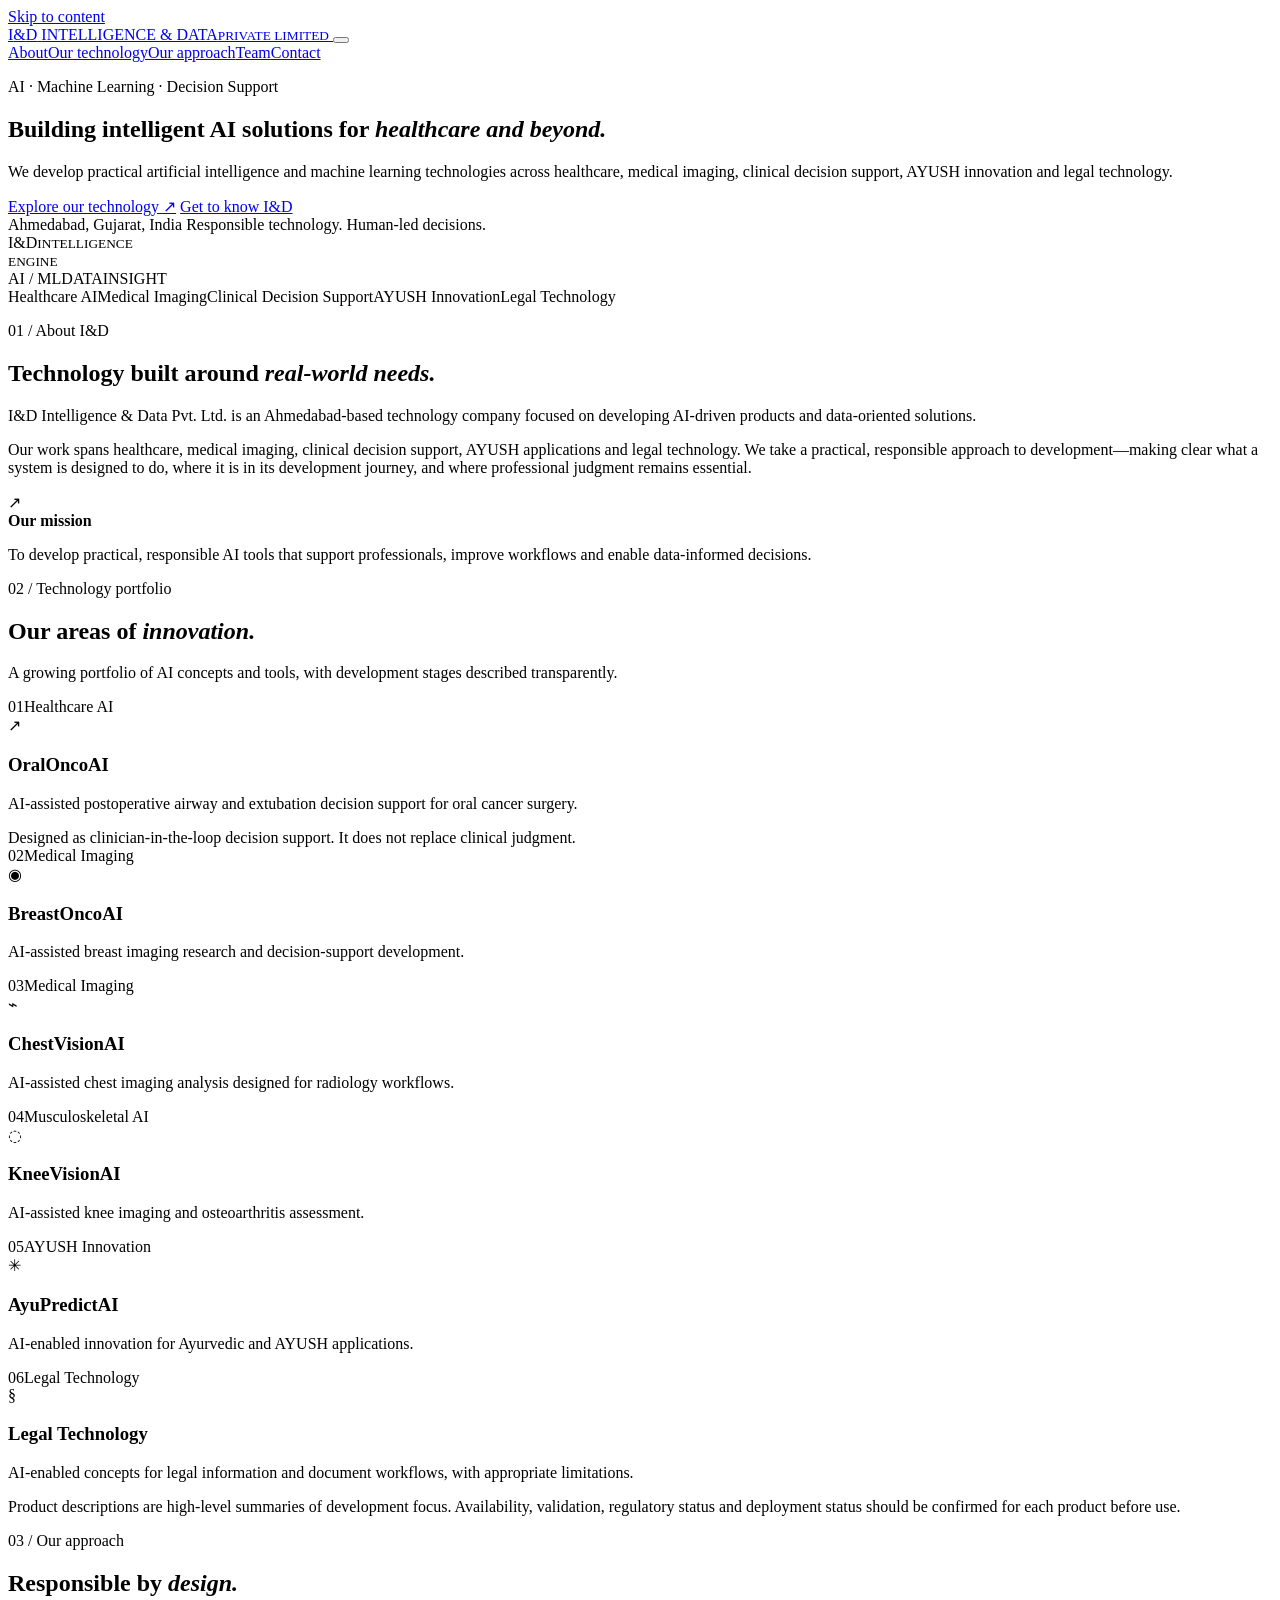
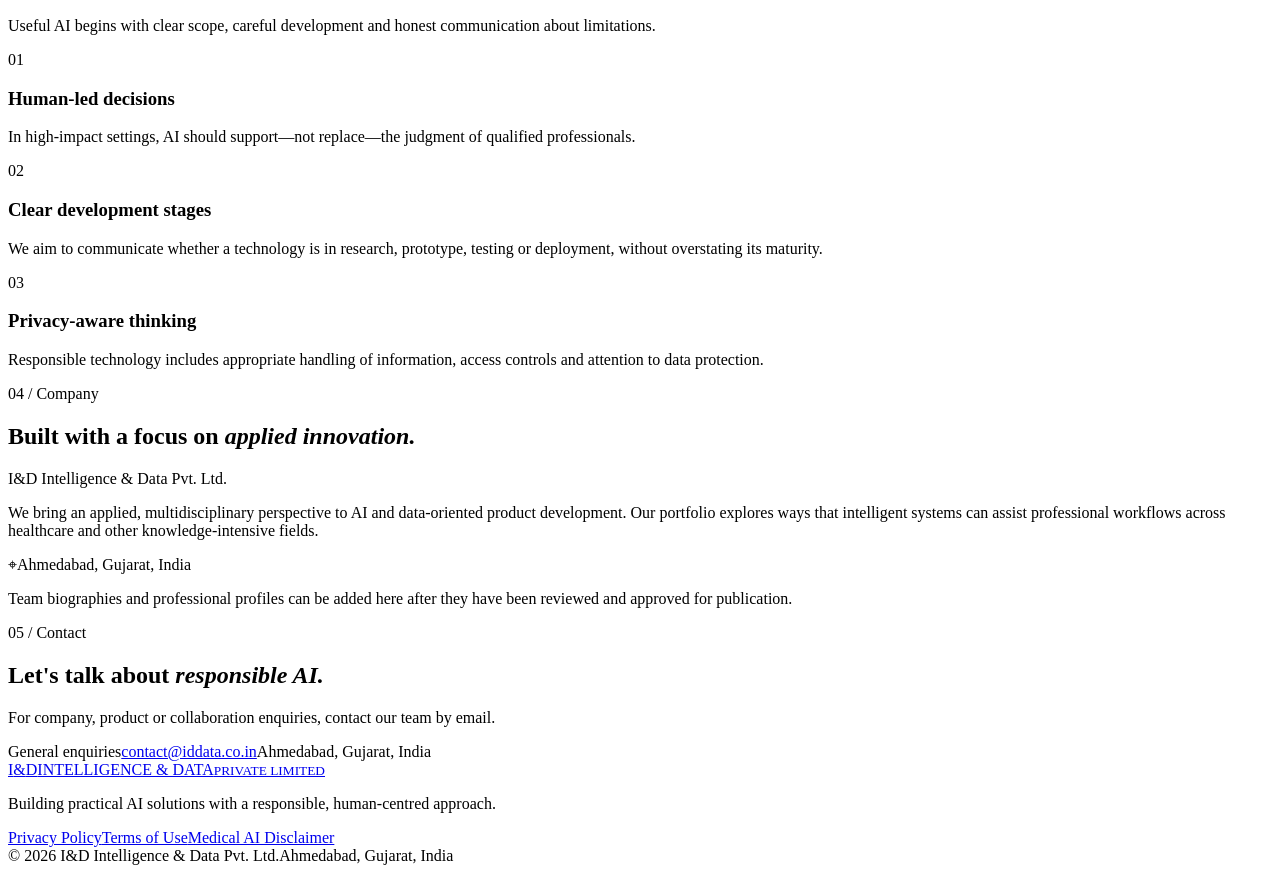
==== index.html @ bf9bee9c "Add company website" ====
<!doctype html>
<html lang="en">
<head>
  <meta charset="utf-8">
  <meta name="viewport" content="width=device-width, initial-scale=1">
  <title>I&D Intelligence & Data Pvt. Ltd. | Responsible AI Solutions</title>
  <meta name="description" content="I&D Intelligence & Data Pvt. Ltd. is an Ahmedabad-based technology company developing AI and machine learning solutions across healthcare, medical imaging, AYUSH innovation and legal technology.">
  <meta name="theme-color" content="#10213b">
  <link rel="canonical" href="https://iddata.co.in/">
  <link rel="icon" href="assets/favicon.svg" type="image/svg+xml">
  <link rel="stylesheet" href="assets/styles.css">
</head>
<body>
  <a class="skip-link" href="#main">Skip to content</a>
  <header class="site-header">
    <div class="container nav-wrap">
      <a class="brand" href="index.html" aria-label="I&D Intelligence & Data home">
        <span class="brand-mark">I<span>&</span>D</span>
        <span class="brand-name">INTELLIGENCE <span>&amp; DATA</span><small>PRIVATE LIMITED</small></span>
      </a>
      <button class="menu-toggle" aria-expanded="false" aria-controls="primary-nav" aria-label="Open navigation"><span></span><span></span><span></span></button>
      <nav id="primary-nav" class="primary-nav" aria-label="Main navigation">
        <a href="#about">About</a><a href="#products">Our technology</a><a href="#approach">Our approach</a><a href="#team">Team</a><a class="nav-cta" href="#contact">Contact</a>
      </nav>
    </div>
  </header>

  <main id="main">
    <section class="hero">
      <div class="hero-grid"></div>
      <div class="container hero-content">
        <p class="eyebrow"><span class="eyebrow-dot"></span> AI · Machine Learning · Decision Support</p>
        <h1>Building intelligent AI solutions for <em>healthcare and beyond.</em></h1>
        <p class="hero-copy">We develop practical artificial intelligence and machine learning technologies across healthcare, medical imaging, clinical decision support, AYUSH innovation and legal technology.</p>
        <div class="hero-actions">
          <a class="button button-primary" href="#products">Explore our technology <span aria-hidden="true">↗</span></a>
          <a class="button button-quiet" href="#about">Get to know I&amp;D</a>
        </div>
        <div class="hero-foot">
          <span class="hero-line"></span>
          <span>Ahmedabad, Gujarat, India</span>
          <span class="hero-foot-note">Responsible technology. Human-led decisions.</span>
        </div>
      </div>
      <div class="hero-art" aria-hidden="true">
        <div class="orbit orbit-one"></div><div class="orbit orbit-two"></div><div class="orbit orbit-three"></div>
        <div class="core"><span>I&amp;D</span><small>INTELLIGENCE<br>ENGINE</small></div>
        <span class="node node-a">AI / ML</span><span class="node node-b">DATA</span><span class="node node-c">INSIGHT</span>
      </div>
    </section>

    <section class="trust-strip" aria-label="Areas of focus">
      <div class="container trust-items"><span>Healthcare AI</span><i></i><span>Medical Imaging</span><i></i><span>Clinical Decision Support</span><i></i><span>AYUSH Innovation</span><i></i><span>Legal Technology</span></div>
    </section>

    <section id="about" class="section section-about">
      <div class="container two-col">
        <div>
          <p class="eyebrow">01 / About I&amp;D</p>
          <h2>Technology built around <em>real-world needs.</em></h2>
        </div>
        <div class="about-copy">
          <p class="lead">I&amp;D Intelligence &amp; Data Pvt. Ltd. is an Ahmedabad-based technology company focused on developing AI-driven products and data-oriented solutions.</p>
          <p>Our work spans healthcare, medical imaging, clinical decision support, AYUSH applications and legal technology. We take a practical, responsible approach to development—making clear what a system is designed to do, where it is in its development journey, and where professional judgment remains essential.</p>
          <div class="mission-card"><span class="mission-icon">↗</span><div><strong>Our mission</strong><p>To develop practical, responsible AI tools that support professionals, improve workflows and enable data-informed decisions.</p></div></div>
        </div>
      </div>
    </section>

    <section id="products" class="section section-products">
      <div class="container">
        <div class="section-heading">
          <div><p class="eyebrow">02 / Technology portfolio</p><h2>Our areas of <em>innovation.</em></h2></div>
          <p class="section-intro">A growing portfolio of AI concepts and tools, with development stages described transparently.</p>
        </div>
        <div class="product-grid">
          <article class="product-card product-featured">
            <div class="product-top"><span class="product-number">01</span><span class="product-type">Healthcare AI</span></div>
            <div class="product-symbol symbol-airway"><span>↗</span><i></i><i></i><i></i></div>
            <h3>OralOncoAI</h3>
            <p>AI-assisted postoperative airway and extubation decision support for oral cancer surgery.</p>
            <div class="product-note">Designed as clinician-in-the-loop decision support. It does not replace clinical judgment.</div>
          </article>
          <article class="product-card">
            <div class="product-top"><span class="product-number">02</span><span class="product-type">Medical Imaging</span></div>
            <div class="product-symbol symbol-breast"><span>◉</span><i></i></div>
            <h3>BreastOncoAI</h3>
            <p>AI-assisted breast imaging research and decision-support development.</p>
          </article>
          <article class="product-card">
            <div class="product-top"><span class="product-number">03</span><span class="product-type">Medical Imaging</span></div>
            <div class="product-symbol symbol-chest"><span>⌁</span><i></i><i></i></div>
            <h3>ChestVisionAI</h3>
            <p>AI-assisted chest imaging analysis designed for radiology workflows.</p>
          </article>
          <article class="product-card">
            <div class="product-top"><span class="product-number">04</span><span class="product-type">Musculoskeletal AI</span></div>
            <div class="product-symbol symbol-knee"><span>◌</span><i></i></div>
            <h3>KneeVisionAI</h3>
            <p>AI-assisted knee imaging and osteoarthritis assessment.</p>
          </article>
          <article class="product-card">
            <div class="product-top"><span class="product-number">05</span><span class="product-type">AYUSH Innovation</span></div>
            <div class="product-symbol symbol-ayu"><span>✳</span><i></i></div>
            <h3>AyuPredictAI</h3>
            <p>AI-enabled innovation for Ayurvedic and AYUSH applications.</p>
          </article>
          <article class="product-card">
            <div class="product-top"><span class="product-number">06</span><span class="product-type">Legal Technology</span></div>
            <div class="product-symbol symbol-legal"><span>§</span><i></i></div>
            <h3>Legal Technology</h3>
            <p>AI-enabled concepts for legal information and document workflows, with appropriate limitations.</p>
          </article>
        </div>
        <p class="portfolio-disclaimer">Product descriptions are high-level summaries of development focus. Availability, validation, regulatory status and deployment status should be confirmed for each product before use.</p>
      </div>
    </section>

    <section id="approach" class="section section-approach">
      <div class="container">
        <p class="eyebrow">03 / Our approach</p>
        <div class="approach-head"><h2>Responsible by <em>design.</em></h2><p>Useful AI begins with clear scope, careful development and honest communication about limitations.</p></div>
        <div class="principles">
          <article><span class="principle-no">01</span><div><h3>Human-led decisions</h3><p>In high-impact settings, AI should support—not replace—the judgment of qualified professionals.</p></div></article>
          <article><span class="principle-no">02</span><div><h3>Clear development stages</h3><p>We aim to communicate whether a technology is in research, prototype, testing or deployment, without overstating its maturity.</p></div></article>
          <article><span class="principle-no">03</span><div><h3>Privacy-aware thinking</h3><p>Responsible technology includes appropriate handling of information, access controls and attention to data protection.</p></div></article>
        </div>
      </div>
    </section>

    <section id="team" class="section section-team">
      <div class="container team-layout">
        <div><p class="eyebrow">04 / Company</p><h2>Built with a focus on <em>applied innovation.</em></h2></div>
        <div><p class="lead">I&amp;D Intelligence &amp; Data Pvt. Ltd.</p><p>We bring an applied, multidisciplinary perspective to AI and data-oriented product development. Our portfolio explores ways that intelligent systems can assist professional workflows across healthcare and other knowledge-intensive fields.</p><div class="location-line"><span class="location-pin">⌖</span><span>Ahmedabad, Gujarat, India</span></div><p class="small-note">Team biographies and professional profiles can be added here after they have been reviewed and approved for publication.</p></div>
      </div>
    </section>

    <section id="contact" class="contact-section">
      <div class="container contact-panel">
        <div><p class="eyebrow">05 / Contact</p><h2>Let's talk about <em>responsible AI.</em></h2><p>For company, product or collaboration enquiries, contact our team by email.</p></div>
        <div class="contact-detail"><span class="contact-label">General enquiries</span><a id="contact-email" href="mailto:contact@iddata.co.in">contact@iddata.co.in</a><span class="contact-location">Ahmedabad, Gujarat, India</span></div>
      </div>
    </section>
  </main>

  <footer class="site-footer">
    <div class="container footer-main"><a class="brand brand-footer" href="index.html"><span class="brand-mark">I<span>&amp;</span>D</span><span class="brand-name">INTELLIGENCE <span>&amp; DATA</span><small>PRIVATE LIMITED</small></span></a><p>Building practical AI solutions with a responsible, human-centred approach.</p><nav aria-label="Legal"><a href="privacy.html">Privacy Policy</a><a href="terms.html">Terms of Use</a><a href="medical-ai-disclaimer.html">Medical AI Disclaimer</a></nav></div>
    <div class="container footer-bottom"><span>© <span id="year">2026</span> I&amp;D Intelligence &amp; Data Pvt. Ltd.</span><span>Ahmedabad, Gujarat, India</span></div>
  </footer>
  <script src="assets/site.js"></script>
</body>
</html>
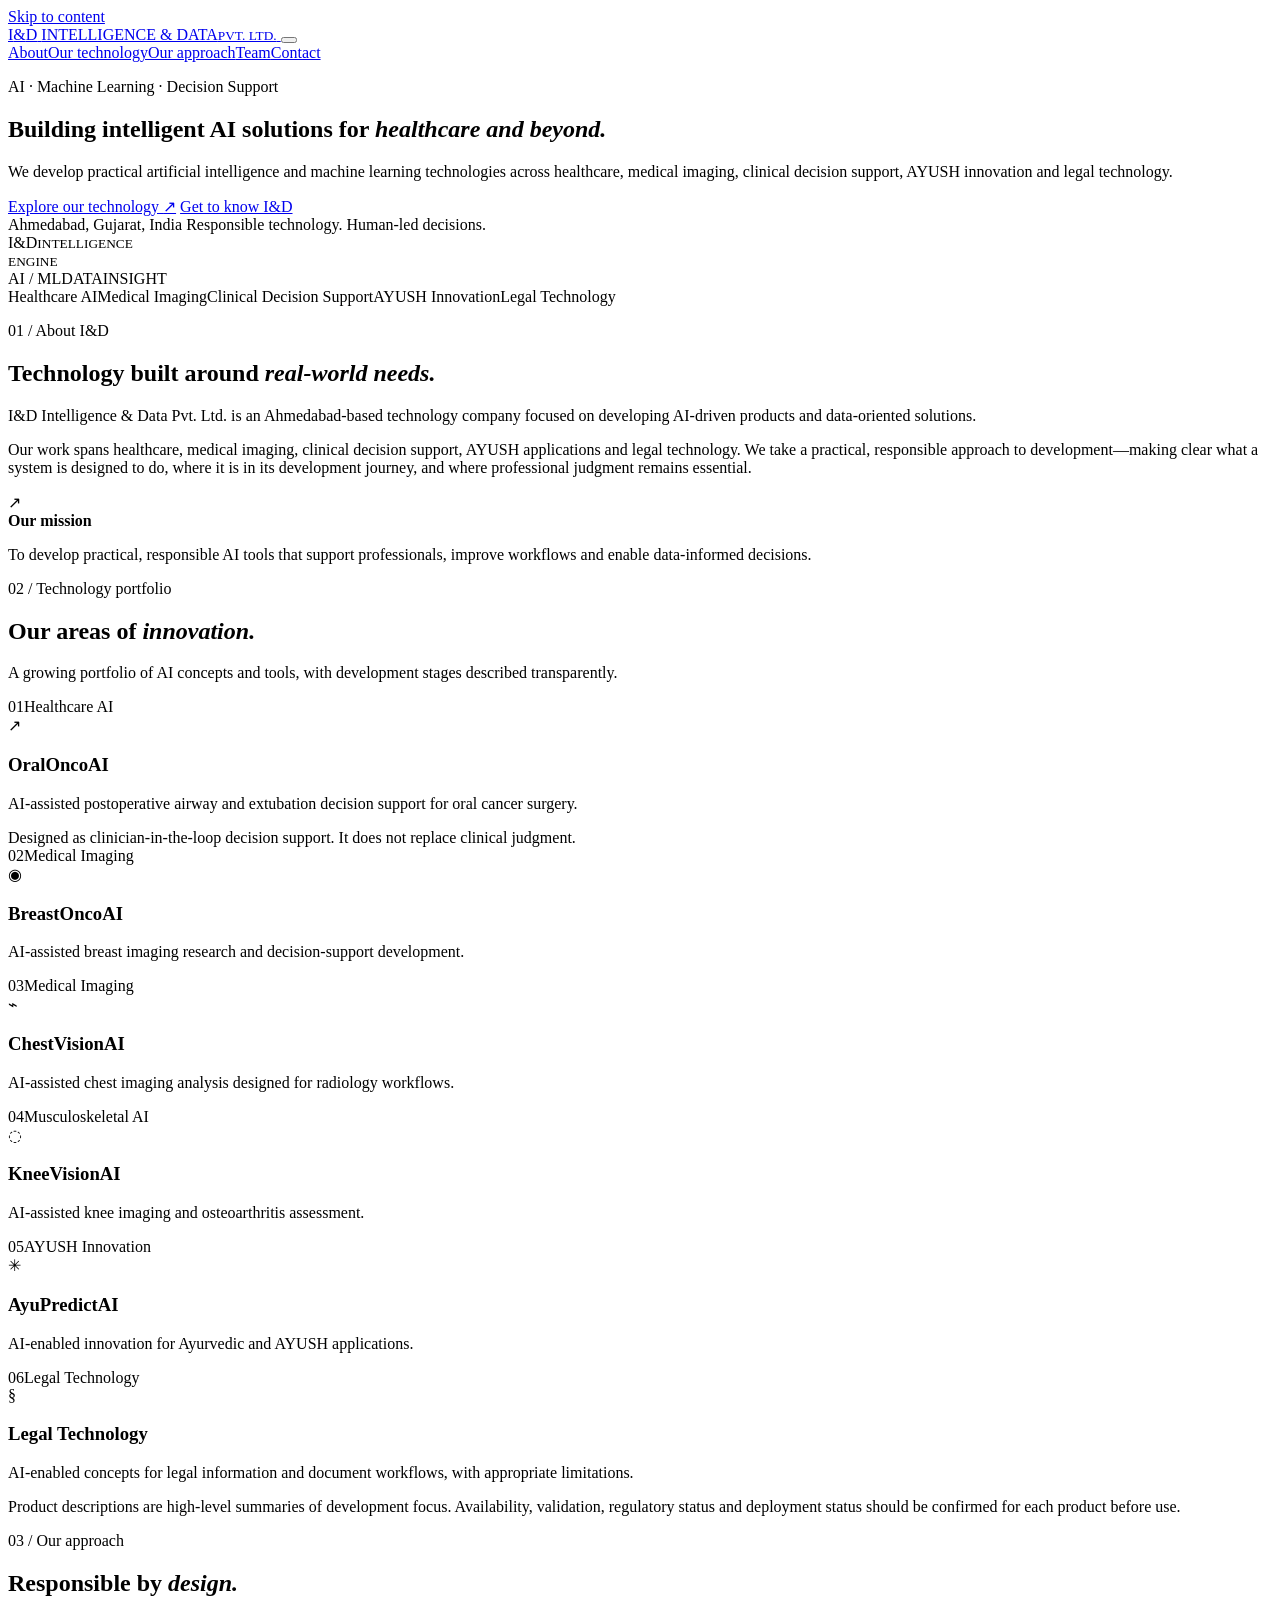
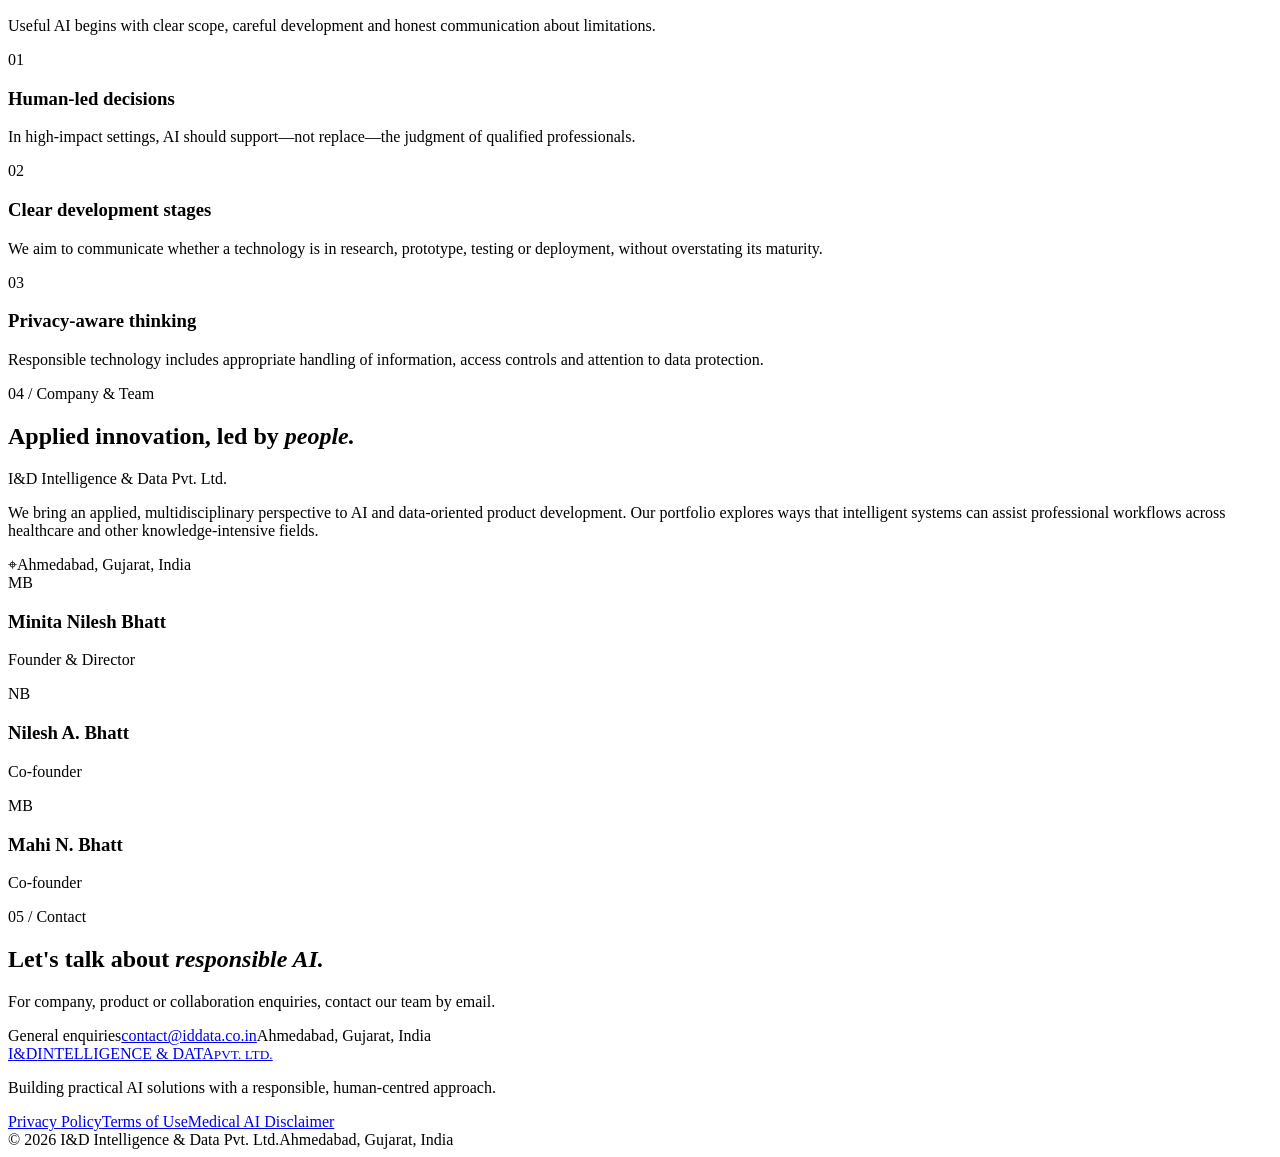
==== commit b3dbe76d: "iddata.co.in website" ====
--- a/index.html
+++ b/index.html
@@ -16,7 +16,7 @@
     <div class="container nav-wrap">
       <a class="brand" href="index.html" aria-label="I&D Intelligence & Data home">
         <span class="brand-mark">I<span>&</span>D</span>
-        <span class="brand-name">INTELLIGENCE <span>&amp; DATA</span><small>PRIVATE LIMITED</small></span>
+        <span class="brand-name">INTELLIGENCE <span>&amp; DATA</span><small>PVT. LTD.</small></span>
       </a>
       <button class="menu-toggle" aria-expanded="false" aria-controls="primary-nav" aria-label="Open navigation"><span></span><span></span><span></span></button>
       <nav id="primary-nav" class="primary-nav" aria-label="Main navigation">
@@ -129,9 +129,16 @@
     </section>
 
     <section id="team" class="section section-team">
-      <div class="container team-layout">
-        <div><p class="eyebrow">04 / Company</p><h2>Built with a focus on <em>applied innovation.</em></h2></div>
-        <div><p class="lead">I&amp;D Intelligence &amp; Data Pvt. Ltd.</p><p>We bring an applied, multidisciplinary perspective to AI and data-oriented product development. Our portfolio explores ways that intelligent systems can assist professional workflows across healthcare and other knowledge-intensive fields.</p><div class="location-line"><span class="location-pin">⌖</span><span>Ahmedabad, Gujarat, India</span></div><p class="small-note">Team biographies and professional profiles can be added here after they have been reviewed and approved for publication.</p></div>
+      <div class="container">
+        <div class="team-layout">
+          <div><p class="eyebrow">04 / Company &amp; Team</p><h2>Applied innovation, led by <em>people.</em></h2></div>
+          <div><p class="lead">I&amp;D Intelligence &amp; Data Pvt. Ltd.</p><p>We bring an applied, multidisciplinary perspective to AI and data-oriented product development. Our portfolio explores ways that intelligent systems can assist professional workflows across healthcare and other knowledge-intensive fields.</p><div class="location-line"><span class="location-pin">⌖</span><span>Ahmedabad, Gujarat, India</span></div></div>
+        </div>
+        <div class="team-cards" aria-label="Company leadership">
+          <article class="team-card"><span class="team-initials">MB</span><h3>Minita Nilesh Bhatt</h3><p class="team-role">Founder &amp; Director</p></article>
+          <article class="team-card"><span class="team-initials">NB</span><h3>Nilesh A. Bhatt</h3><p class="team-role">Co-founder</p></article>
+          <article class="team-card"><span class="team-initials">MB</span><h3>Mahi N. Bhatt</h3><p class="team-role">Co-founder</p></article>
+        </div>
       </div>
     </section>
 
@@ -144,7 +151,7 @@
   </main>
 
   <footer class="site-footer">
-    <div class="container footer-main"><a class="brand brand-footer" href="index.html"><span class="brand-mark">I<span>&amp;</span>D</span><span class="brand-name">INTELLIGENCE <span>&amp; DATA</span><small>PRIVATE LIMITED</small></span></a><p>Building practical AI solutions with a responsible, human-centred approach.</p><nav aria-label="Legal"><a href="privacy.html">Privacy Policy</a><a href="terms.html">Terms of Use</a><a href="medical-ai-disclaimer.html">Medical AI Disclaimer</a></nav></div>
+    <div class="container footer-main"><a class="brand brand-footer" href="index.html"><span class="brand-mark">I<span>&amp;</span>D</span><span class="brand-name">INTELLIGENCE <span>&amp; DATA</span><small>PVT. LTD.</small></span></a><p>Building practical AI solutions with a responsible, human-centred approach.</p><nav aria-label="Legal"><a href="privacy.html">Privacy Policy</a><a href="terms.html">Terms of Use</a><a href="medical-ai-disclaimer.html">Medical AI Disclaimer</a></nav></div>
     <div class="container footer-bottom"><span>© <span id="year">2026</span> I&amp;D Intelligence &amp; Data Pvt. Ltd.</span><span>Ahmedabad, Gujarat, India</span></div>
   </footer>
   <script src="assets/site.js"></script>
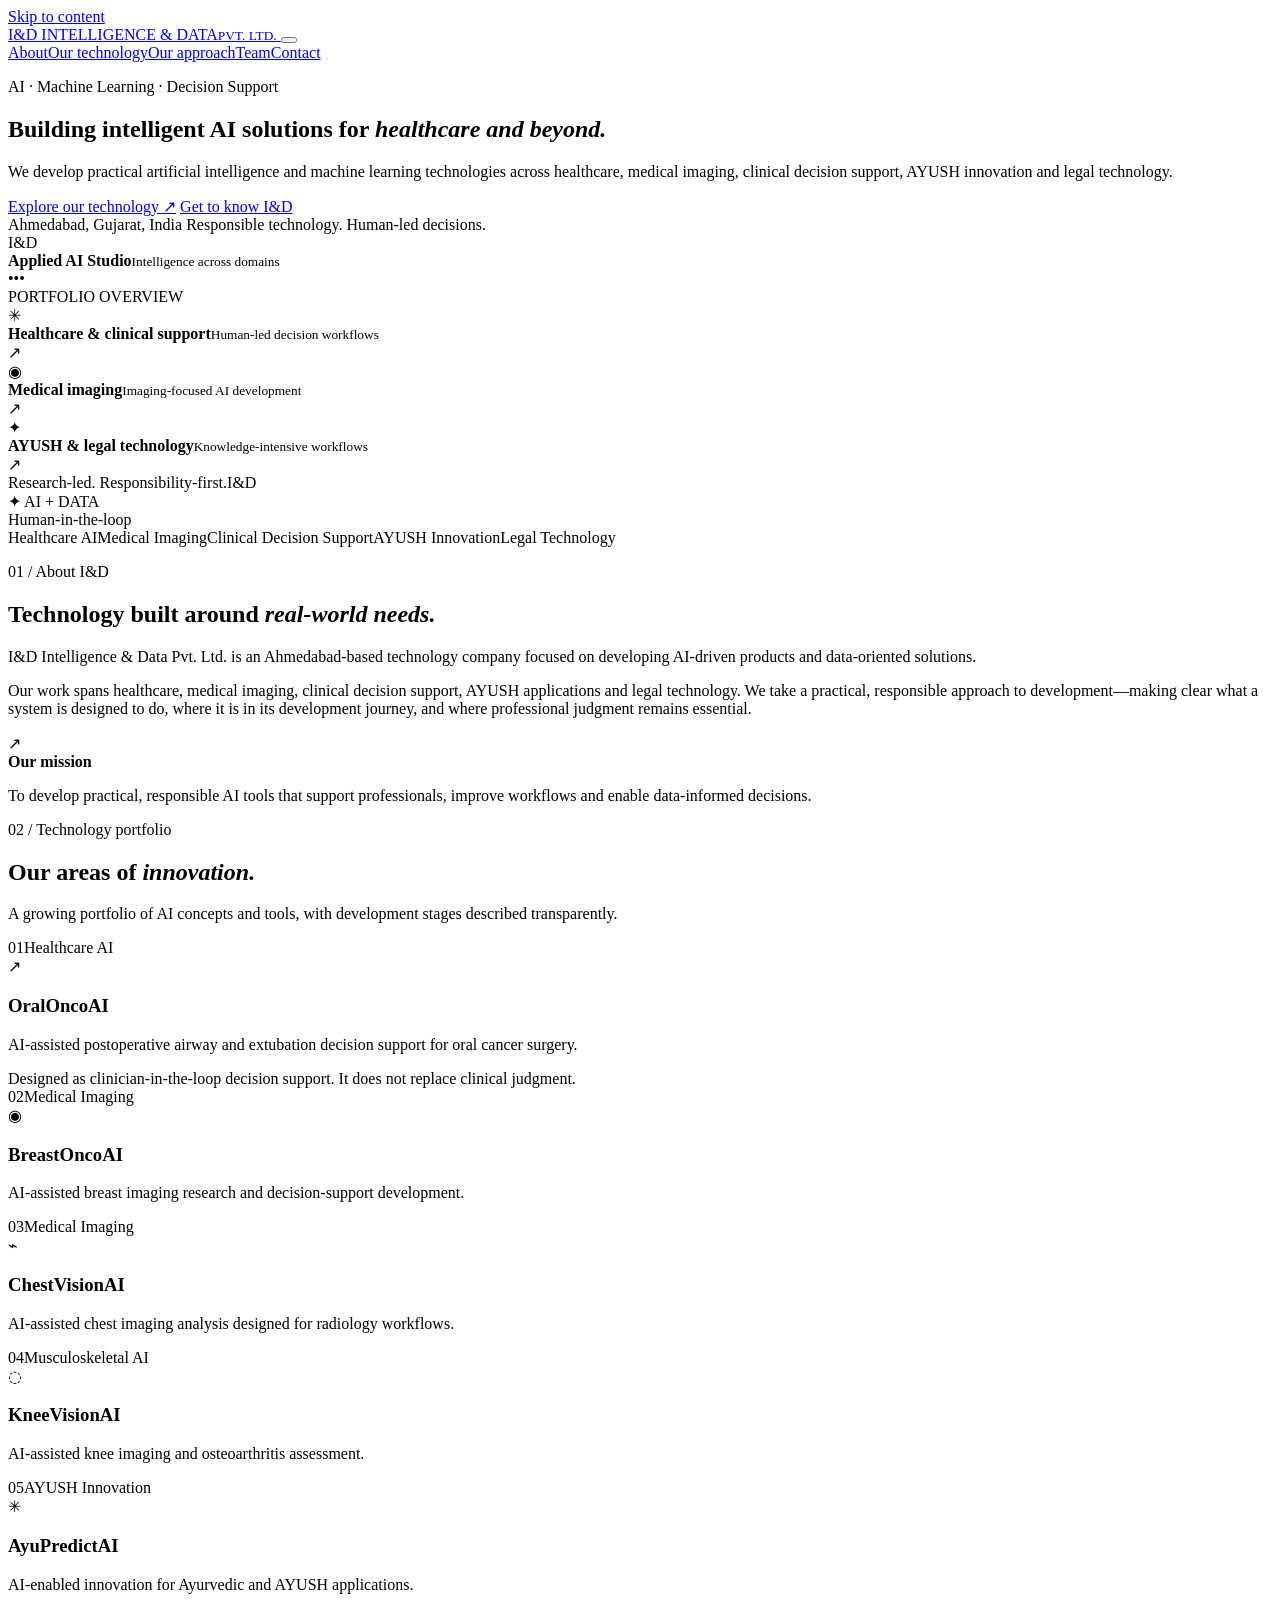
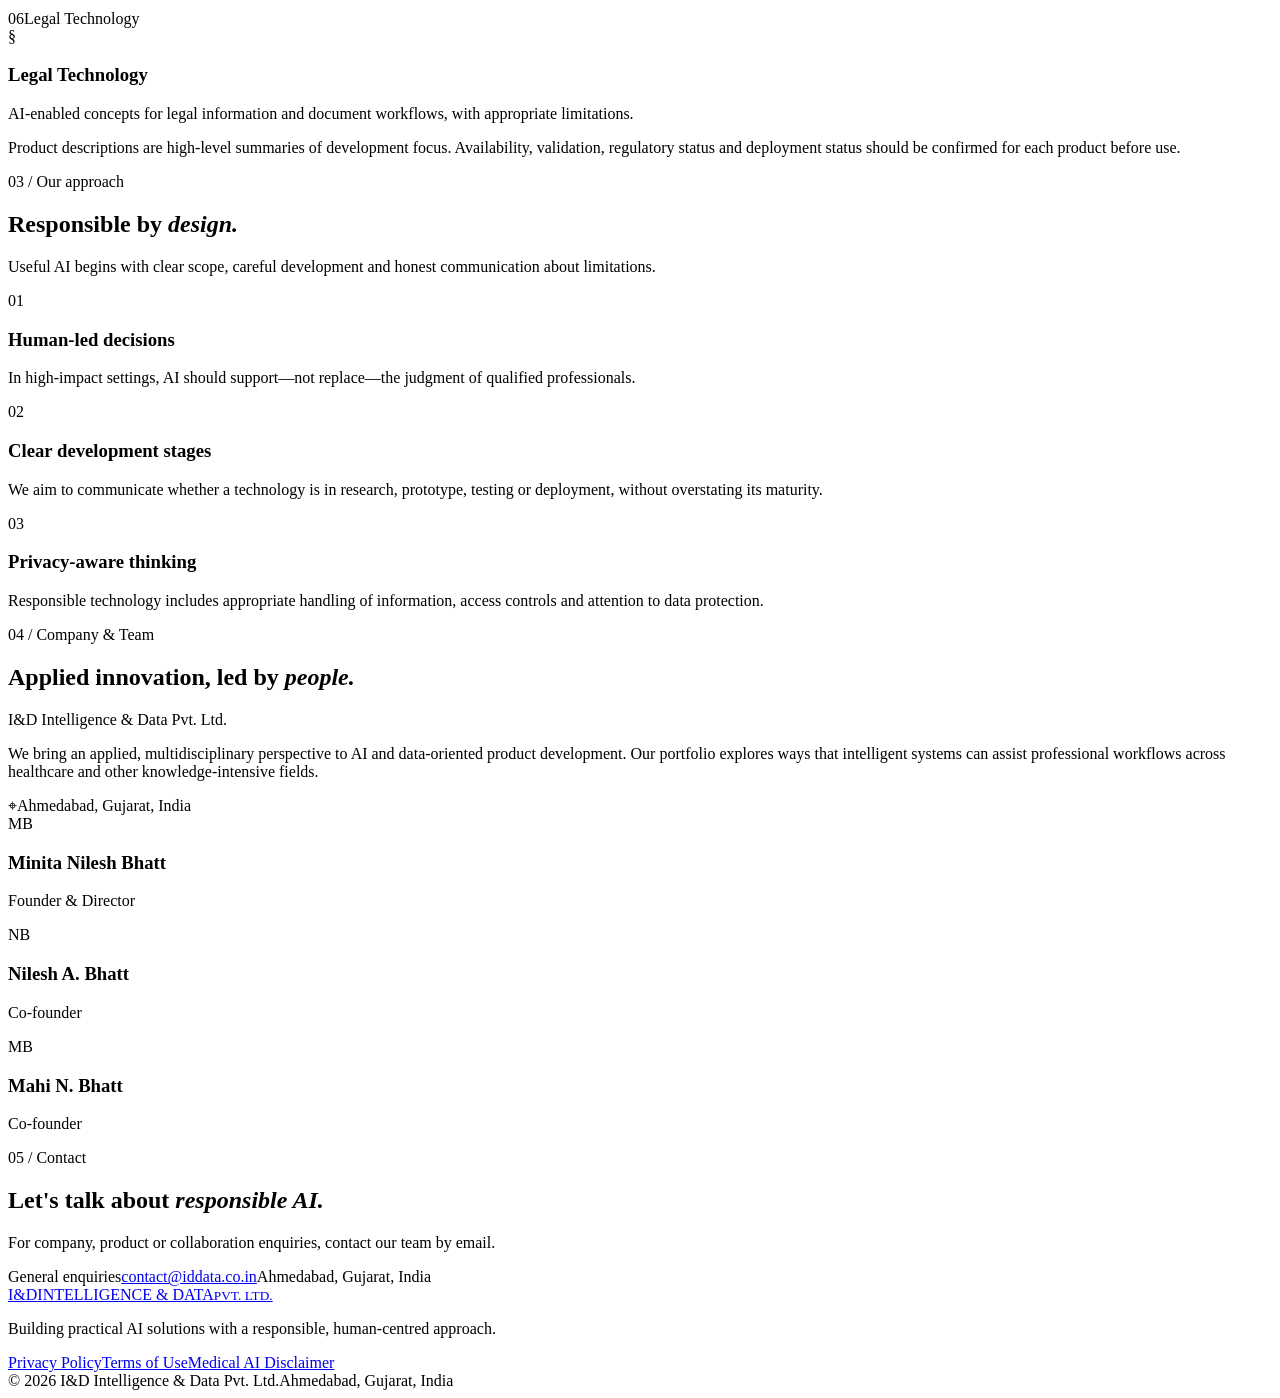
==== commit 4d147476: "Add files via upload" ====
--- a/index.html
+++ b/index.html
@@ -6,6 +6,10 @@
   <title>I&D Intelligence & Data Pvt. Ltd. | Responsible AI Solutions</title>
   <meta name="description" content="I&D Intelligence & Data Pvt. Ltd. is an Ahmedabad-based technology company developing AI and machine learning solutions across healthcare, medical imaging, AYUSH innovation and legal technology.">
   <meta name="theme-color" content="#10213b">
+  <meta property="og:title" content="I&amp;D Intelligence &amp; Data Pvt. Ltd. | Applied AI Solutions">
+  <meta property="og:description" content="Exploring responsible AI across healthcare, medical imaging, AYUSH innovation and legal technology.">
+  <meta property="og:type" content="website">
+  <meta property="og:url" content="https://iddata.co.in/">
   <link rel="canonical" href="https://iddata.co.in/">
   <link rel="icon" href="assets/favicon.svg" type="image/svg+xml">
   <link rel="stylesheet" href="assets/styles.css">
@@ -43,9 +47,18 @@
         </div>
       </div>
       <div class="hero-art" aria-hidden="true">
-        <div class="orbit orbit-one"></div><div class="orbit orbit-two"></div><div class="orbit orbit-three"></div>
-        <div class="core"><span>I&amp;D</span><small>INTELLIGENCE<br>ENGINE</small></div>
-        <span class="node node-a">AI / ML</span><span class="node node-b">DATA</span><span class="node node-c">INSIGHT</span>
+        <div class="visual-glow"></div>
+        <div class="visual-orbit visual-orbit-a"></div><div class="visual-orbit visual-orbit-b"></div>
+        <div class="visual-panel">
+          <div class="visual-panel-head"><span class="visual-brand-mark">I&amp;D</span><div><strong>Applied AI Studio</strong><small>Intelligence across domains</small></div><span class="visual-menu">•••</span></div>
+          <div class="visual-panel-label">PORTFOLIO OVERVIEW</div>
+          <div class="visual-feature visual-feature-primary"><span class="visual-icon icon-clinical">✳</span><div><strong>Healthcare &amp; clinical support</strong><small>Human-led decision workflows</small></div><span class="visual-arrow">↗</span></div>
+          <div class="visual-feature"><span class="visual-icon icon-imaging">◉</span><div><strong>Medical imaging</strong><small>Imaging-focused AI development</small></div><span class="visual-arrow">↗</span></div>
+          <div class="visual-feature"><span class="visual-icon icon-ayu">✦</span><div><strong>AYUSH &amp; legal technology</strong><small>Knowledge-intensive workflows</small></div><span class="visual-arrow">↗</span></div>
+          <div class="visual-panel-foot"><span class="status-dot"></span> Research-led. Responsibility-first.<span class="visual-foot-mark">I&amp;D</span></div>
+        </div>
+        <div class="floating-chip chip-top"><span class="chip-spark">✦</span> AI + DATA</div>
+        <div class="floating-chip chip-bottom"><span class="chip-dot"></span> Human-in-the-loop</div>
       </div>
     </section>
 
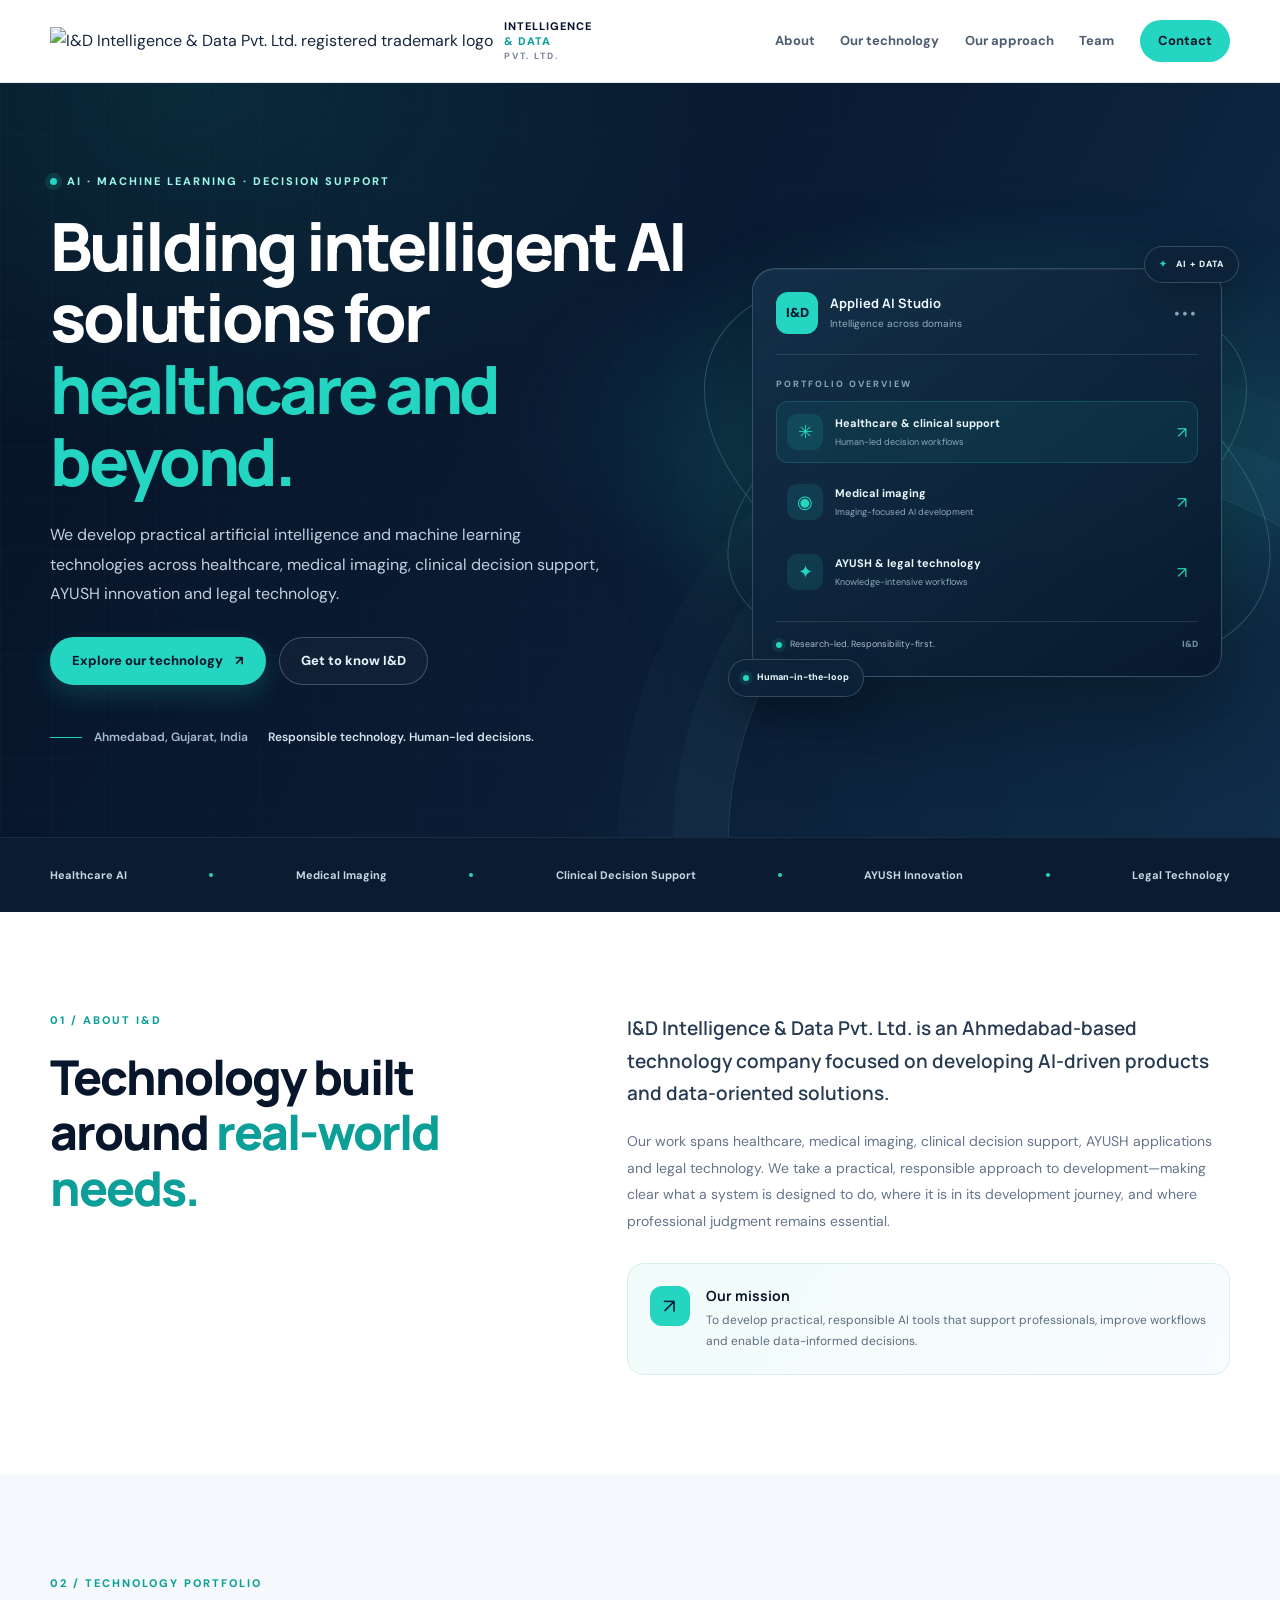
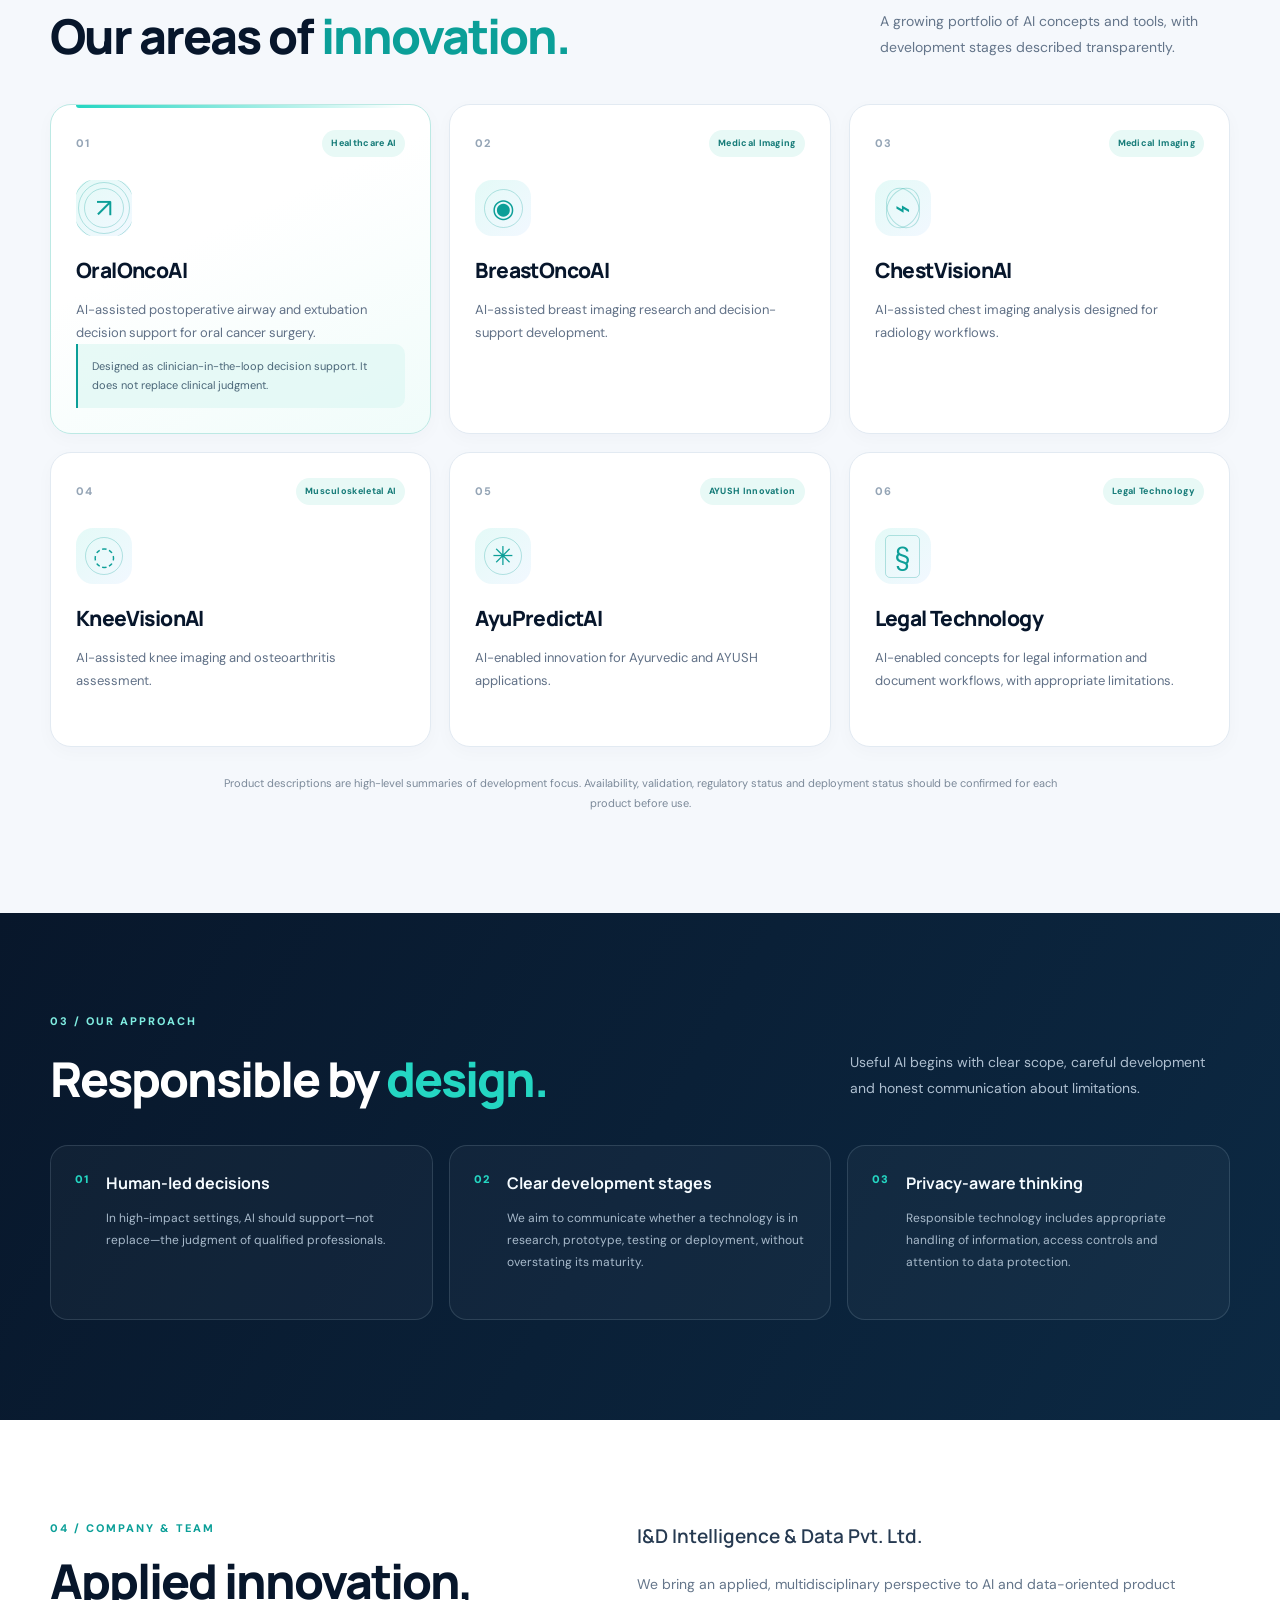
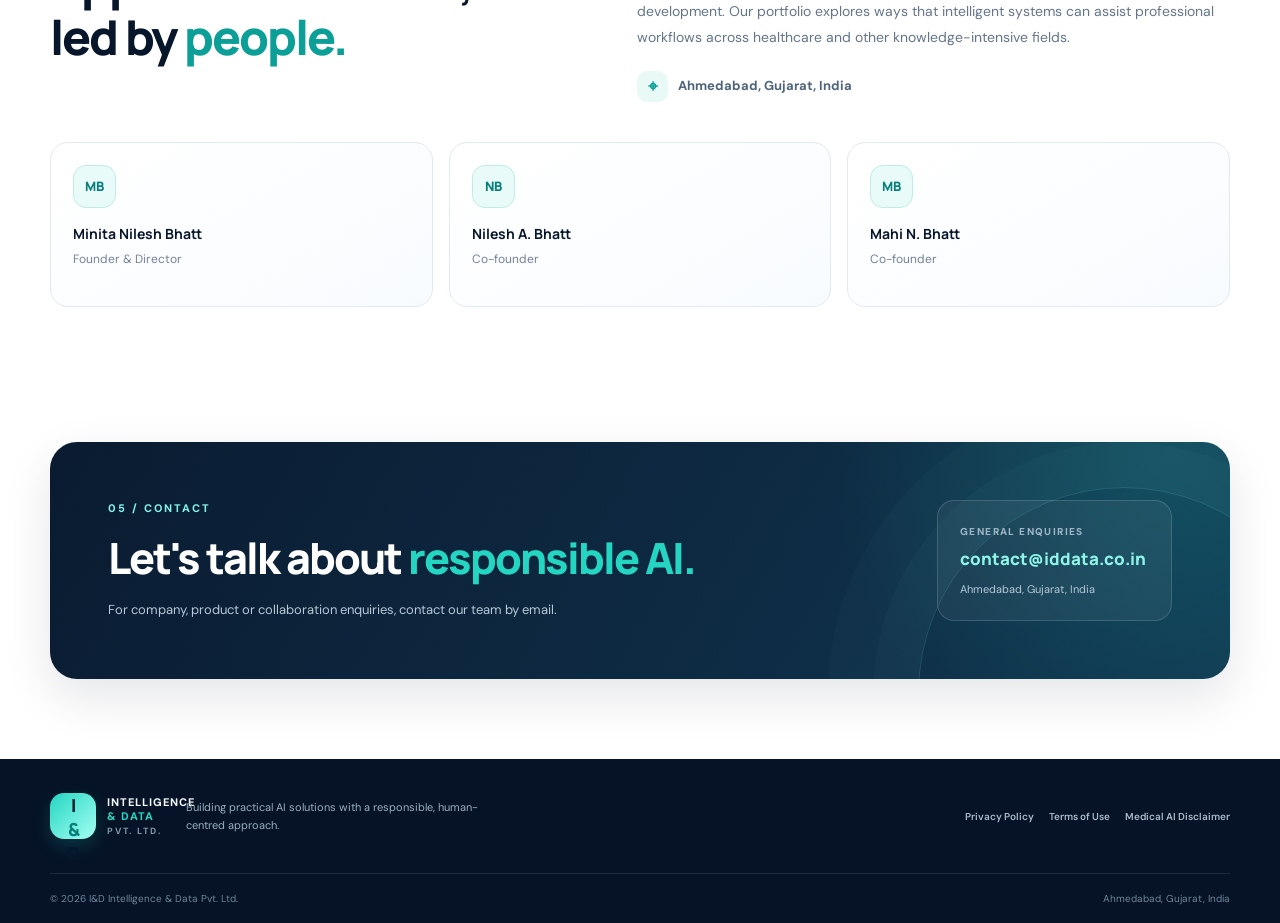
==== commit bea03fae: "Update index.html" ====
--- a/index.html
+++ b/index.html
@@ -19,7 +19,8 @@
   <header class="site-header">
     <div class="container nav-wrap">
       <a class="brand" href="index.html" aria-label="I&D Intelligence & Data home">
-        <span class="brand-mark">I<span>&</span>D</span>
+        <img class="company-logo" src="assets/id-data-company-logo.jpg" alt="I&D Intelligence & Data Pvt. Ltd. registered trademark logo">
+
         <span class="brand-name">INTELLIGENCE <span>&amp; DATA</span><small>PVT. LTD.</small></span>
       </a>
       <button class="menu-toggle" aria-expanded="false" aria-controls="primary-nav" aria-label="Open navigation"><span></span><span></span><span></span></button>
--- a/assets/styles.css
+++ b/assets/styles.css
@@ -0,0 +1,21 @@
+/* I&D Intelligence & Data Pvt. Ltd. — Option A: Premium AI Technology
+   Replace the contents of assets/styles.css with this file. */
+@import url('https://fonts.googleapis.com/css2?family=DM+Sans:wght@400;500;600;700&family=Manrope:wght@400;500;600;700;800&display=swap');
+
+:root{color-scheme:light;--navy:#07162b;--navy2:#102b46;--teal:#24d6c2;--teal-dark:#0b9f98;--ink:#15273d;--muted:#64758a;--line:#e1e9f1;--paper:#f5f8fc;--white:#fff;--container:1180px;--shadow:0 18px 50px rgba(7,22,43,.11)}
+*{box-sizing:border-box}html{scroll-behavior:smooth;scroll-padding-top:90px}body{margin:0;color:var(--ink);background:#fff;font:16px/1.7 "DM Sans",Arial,sans-serif;-webkit-font-smoothing:antialiased}a{color:inherit;text-decoration:none}button{font:inherit}::selection{background:#a5fff3;color:var(--navy)}.container{width:min(var(--container),calc(100% - 48px));margin-inline:auto}h1,h2,h3{font-family:Manrope,"DM Sans",sans-serif}h1,h2,h3,p{margin-top:0}
+.skip-link{position:fixed;z-index:9999;top:10px;left:10px;transform:translateY(-160%);padding:10px 16px;border-radius:9px;color:var(--navy);background:var(--teal);font-weight:800}.skip-link:focus{transform:translateY(0)}
+.site-header{position:sticky;top:0;z-index:1000;background:rgba(255,255,255,.94);border-bottom:1px solid var(--line);backdrop-filter:blur(16px)}.nav-wrap{min-height:82px;display:flex;align-items:center;justify-content:space-between;gap:24px}.brand{display:inline-flex;align-items:center;gap:11px}.brand-mark{display:grid;place-items:center;flex:0 0 46px;height:46px;border-radius:14px;color:var(--navy);background:linear-gradient(135deg,var(--teal),#a5fff3);font:800 18px Manrope,sans-serif;letter-spacing:-1px;box-shadow:0 7px 18px #24d6c22e}.brand-mark span{color:#087d7a}.brand-name{display:flex;flex-direction:column;color:var(--navy);font-size:11px;line-height:1.3;font-weight:800;letter-spacing:1px}.brand-name>span{color:var(--teal-dark)}.brand-name small{margin-top:3px;color:#78879a;font-size:9px;letter-spacing:2px}.primary-nav{display:flex;align-items:center;gap:clamp(14px,2vw,28px)}.primary-nav a{color:#4d5d70;font-size:13px;font-weight:700;transition:.2s}.primary-nav a:hover{color:var(--teal-dark)}.primary-nav .nav-cta{padding:10px 18px;border-radius:99px;color:var(--navy);background:var(--teal)}.primary-nav .nav-cta:hover{color:var(--navy);background:#78f0e3}.menu-toggle{display:none}
+.hero{position:relative;isolation:isolate;overflow:hidden;min-height:620px;display:flex;align-items:center;color:#fff;background:radial-gradient(ellipse at 78% 45%,#1887973d,transparent 36%),radial-gradient(ellipse at 15% 0%,#24d6c21c,transparent 35%),linear-gradient(118deg,#061326,#0a1c34 54%,#102d49)}.hero:before{position:absolute;z-index:-1;inset:0;content:"";opacity:.22;background-image:linear-gradient(#90cde01c 1px,transparent 1px),linear-gradient(90deg,#90cde01c 1px,transparent 1px);background-size:52px 52px;mask-image:linear-gradient(90deg,#000,transparent 95%)}.hero:after{position:absolute;z-index:-1;right:-180px;bottom:-370px;width:730px;height:730px;content:"";border:1px solid #8cf3e724;border-radius:50%;box-shadow:0 0 0 55px #8cf3e708,0 0 0 110px #8cf3e705}.hero-grid{position:absolute;z-index:-1;inset:0}.hero-content{position:relative;z-index:2;width:min(var(--container),calc(100% - 48px));padding-block:90px}.hero-content>*{max-width:610px}.eyebrow{display:flex;align-items:center;gap:10px;margin:0 0 20px;color:var(--teal-dark);font-size:11px;font-weight:800;letter-spacing:2px;line-height:1.5;text-transform:uppercase}.hero .eyebrow{color:#9af7ed}.eyebrow-dot{width:7px;height:7px;border-radius:50%;background:var(--teal);box-shadow:0 0 0 5px #24d6c222}.hero h1{max-width:650px;margin:0 0 23px;font-size:clamp(42px,5.2vw,68px);font-weight:800;letter-spacing:-3px;line-height:1.08}.hero h1 em,h2 em{color:var(--teal);font-style:normal}.hero-copy{max-width:560px;margin-bottom:28px;color:#c1d0df;font-size:16px;line-height:1.85}.hero-actions{display:flex;align-items:center;flex-wrap:wrap;gap:13px}.button{display:inline-flex;align-items:center;justify-content:center;gap:12px;min-height:48px;padding:12px 21px;border:1px solid transparent;border-radius:99px;font-size:13px;font-weight:800;transition:transform .2s,background .2s,box-shadow .2s}.button:hover{transform:translateY(-2px)}.button-primary{color:var(--navy);background:var(--teal);box-shadow:0 10px 25px #24d6c22e}.button-primary:hover{background:#75f0e2}.button-quiet{color:#e6f1fa;border-color:#ddf0fa3d;background:#ffffff08}.button-quiet:hover{background:#ffffff12}.hero-foot{display:flex;align-items:center;gap:12px;margin-top:42px;color:#a9bbce;font-size:12px;font-weight:600}.hero-line{width:32px;height:1px;background:var(--teal)}.hero-foot-note{margin-left:8px;color:#d3e2ec}
+.hero-art{position:absolute;top:50%;right:max(4.5%,calc((100vw - var(--container))/2));z-index:1;width:min(40%,470px);transform:translateY(-47%)}.visual-glow{position:absolute;inset:10% -10%;border-radius:50%;background:#24d6c22b;filter:blur(65px)}.visual-orbit{position:absolute;left:50%;top:50%;border:1px solid #8cf3e73d;border-radius:50%;transform:translate(-50%,-50%) rotate(-24deg)}.visual-orbit-a{width:118%;height:68%}.visual-orbit-b{width:128%;height:82%;transform:translate(-50%,-50%) rotate(24deg)}.visual-panel{position:relative;padding:23px;border:1px solid #cbeef638;border-radius:23px;color:#eaf7fb;background:linear-gradient(145deg,#142f48f5,#08192df5);box-shadow:0 30px 90px #0006,inset 0 1px #ffffff12;backdrop-filter:blur(14px)}.visual-panel-head{display:flex;align-items:center;gap:12px;padding-bottom:20px;border-bottom:1px solid #daf0f81f}.visual-brand-mark{display:grid;place-items:center;width:42px;height:42px;border-radius:12px;color:var(--navy);background:var(--teal);font-size:13px;font-weight:900}.visual-panel-head strong,.visual-panel-head small,.visual-feature strong,.visual-feature small{display:block}.visual-panel-head strong{font:700 13px Manrope,sans-serif}.visual-panel-head small{margin-top:3px;color:#93aebe;font-size:10px}.visual-menu{margin-left:auto;color:#8ca8b8;letter-spacing:2px}.visual-panel-label{margin:22px 0 9px;color:#83a7b9;font-size:9px;font-weight:800;letter-spacing:2px}.visual-feature{display:flex;align-items:center;gap:12px;margin-top:8px;padding:12px 10px;border:1px solid transparent;border-radius:12px}.visual-feature-primary{border-color:#24d6c232;background:#24d6c212}.visual-icon{display:grid;place-items:center;flex:0 0 36px;height:36px;border-radius:10px;color:var(--teal);background:#24d6c21f;font-size:18px}.visual-feature strong{font-size:11px;line-height:1.4}.visual-feature small{margin-top:4px;color:#91aabd;font-size:9px;line-height:1.4}.visual-arrow{margin-left:auto;color:var(--teal)}.visual-panel-foot{display:flex;align-items:center;gap:8px;margin-top:18px;padding-top:15px;border-top:1px solid #daf0f81f;color:#a8bdcb;font-size:9px}.status-dot,.chip-dot{width:6px;height:6px;border-radius:50%;background:var(--teal);box-shadow:0 0 0 4px #24d6c21c}.visual-foot-mark{margin-left:auto;color:#6c91a5;font-weight:900}.floating-chip{position:absolute;display:flex;align-items:center;gap:8px;padding:10px 14px;border:1px solid #ccf0f533;border-radius:99px;color:#e8f8fa;background:#0c2339e0;box-shadow:0 12px 32px #0003;font-size:9px;font-weight:800;letter-spacing:1px;backdrop-filter:blur(12px)}.chip-top{top:-22px;right:-17px}.chip-spark{color:var(--teal)}.chip-bottom{bottom:-20px;left:-24px;letter-spacing:0;text-transform:none}
+.trust-strip{position:relative;z-index:3;color:#d8e8f2;background:#0a1c32;border-top:1px solid #ffffff12}.trust-items{display:flex;align-items:center;justify-content:space-between;gap:16px;min-height:74px}.trust-items span{color:#c5d6e3;font-size:11px;font-weight:700;white-space:nowrap}.trust-items i{width:4px;height:4px;flex:0 0 4px;border-radius:50%;background:var(--teal)}
+.section{padding-block:100px}.section-about{background:#fff}.two-col{display:grid;grid-template-columns:.88fr 1.12fr;gap:clamp(40px,8vw,110px);align-items:start}h2{margin-bottom:0;color:var(--navy);font-size:clamp(34px,4vw,48px);font-weight:800;letter-spacing:-2px;line-height:1.16}h2 em{color:var(--teal-dark)}.lead{color:#263a51;font:600 19px/1.7 Manrope,sans-serif}.about-copy>p:not(.lead),.team-layout>div:nth-child(2)>p:not(.lead){color:var(--muted);font-size:14px;line-height:1.9}.mission-card{display:flex;gap:16px;margin-top:28px;padding:22px;border:1px solid #d9eeec;border-radius:17px;background:linear-gradient(120deg,#f1fcfa,#f8fbff)}.mission-icon{display:grid;place-items:center;flex:0 0 40px;height:40px;border-radius:12px;color:var(--navy);background:var(--teal);font-size:20px}.mission-card strong{display:block;margin-bottom:5px;color:var(--navy);font:700 14px Manrope,sans-serif}.mission-card p{margin:0;color:#5c6e80;font-size:12px;line-height:1.75}
+.section-products{background:var(--paper)}.section-heading{display:flex;align-items:end;justify-content:space-between;gap:35px;margin-bottom:40px}.section-heading .eyebrow{margin-bottom:17px}.section-intro{max-width:350px;margin:0 0 4px;color:var(--muted);font-size:14px;line-height:1.8}.product-grid{display:grid;grid-template-columns:repeat(3,minmax(0,1fr));gap:18px}.product-card{position:relative;overflow:hidden;display:flex;flex-direction:column;min-height:295px;padding:25px;border:1px solid #e2eaf2;border-radius:21px;background:#fff;box-shadow:0 5px 18px #0a203807;transition:transform .25s,box-shadow .25s,border-color .25s}.product-card:before{position:absolute;top:0;left:25px;right:25px;height:3px;content:"";border-radius:0 0 4px 4px;background:linear-gradient(90deg,var(--teal),transparent);opacity:0;transition:opacity .2s}.product-card:hover{transform:translateY(-5px);border-color:#b8e9e4;box-shadow:var(--shadow)}.product-card:hover:before,.product-featured:before{opacity:1}.product-featured{border-color:#bce9e4;background:linear-gradient(155deg,#fff 40%,#f0fcfa)}.product-top{display:flex;align-items:center;justify-content:space-between;gap:10px}.product-number{color:#95a5b6;font-size:11px;font-weight:800;letter-spacing:1px}.product-type{padding:6px 9px;border-radius:99px;color:#177c79;background:#e8f9f6;font-size:9px;font-weight:800;letter-spacing:.3px}.product-symbol{position:relative;display:grid;place-items:center;width:56px;height:56px;margin:23px 0 17px;overflow:hidden;border-radius:17px;color:#0d9f98;background:linear-gradient(135deg,#e4faf7,#f2f8ff);font-size:26px}.product-symbol i{position:absolute;display:block;border:1px solid #0b9f9847;border-radius:50%}.symbol-airway i:nth-of-type(1){width:40px;height:40px}.symbol-airway i:nth-of-type(2){width:52px;height:52px}.symbol-airway i:nth-of-type(3){width:64px;height:64px}.symbol-breast i{width:39px;height:39px}.symbol-chest i:first-of-type{width:32px;height:42px;transform:rotate(25deg)}.symbol-chest i:last-of-type{width:32px;height:42px;transform:rotate(-25deg)}.symbol-knee i,.symbol-ayu i{width:38px;height:38px}.symbol-legal i{width:35px;height:43px;border-radius:5px}.product-card h3{margin:0 0 9px;color:var(--navy);font-size:21px;font-weight:800;letter-spacing:-.6px}.product-card>p{margin:0;color:#617187;font-size:13px;line-height:1.8}.product-note{margin-top:auto;padding:13px 14px;border-left:2px solid var(--teal-dark);border-radius:0 10px 10px 0;color:#496577;background:#dff8f4b8;font-size:11px;line-height:1.7}.portfolio-disclaimer{max-width:850px;margin:27px auto 0;color:#7b8999;font-size:11px;line-height:1.8;text-align:center}
+.section-approach{color:#e7f2f8;background:linear-gradient(120deg,#08172b,#0c2943)}.section-approach .eyebrow{color:#80eee2}.section-approach h2{color:#fff}.section-approach h2 em{color:var(--teal)}.approach-head{display:flex;align-items:end;justify-content:space-between;gap:45px;margin-bottom:38px}.approach-head>p{max-width:380px;margin:0 0 5px;color:#aebfd0;font-size:14px;line-height:1.85}.principles{display:grid;grid-template-columns:repeat(3,minmax(0,1fr));gap:16px}.principles article{display:flex;gap:17px;min-height:175px;padding:24px;border:1px solid #cae7f424;border-radius:18px;background:#ffffff09;transition:.2s}.principles article:hover{transform:translateY(-3px);border-color:#24d6c25c;background:#ffffff0f}.principle-no{color:var(--teal);font-size:11px;font-weight:900;letter-spacing:1px}.principles h3{margin:0 0 10px;color:#f5fbff;font-size:16px}.principles p{margin:0;color:#a8bacb;font-size:12px;line-height:1.85}
+.section-team{background:#fff}.team-layout{display:grid;grid-template-columns:.9fr 1.1fr;gap:clamp(40px,8vw,110px);align-items:start}.team-layout .eyebrow{margin-bottom:17px}.location-line{display:flex;align-items:center;gap:10px;margin-top:20px;color:#4e647a;font-size:13px;font-weight:700}.location-pin{display:grid;place-items:center;width:31px;height:31px;border-radius:10px;color:var(--teal-dark);background:#e8f9f6;font-size:17px}.team-cards{display:grid;grid-template-columns:repeat(3,minmax(0,1fr));gap:16px;margin-top:40px}.team-card{min-height:165px;padding:22px;border:1px solid var(--line);border-radius:18px;background:linear-gradient(150deg,#fff,#f8fbfe);transition:transform .2s,box-shadow .2s}.team-card:hover{transform:translateY(-3px);box-shadow:0 8px 24px #07162b0f}.team-initials{display:grid;place-items:center;width:43px;height:43px;margin-bottom:16px;border:1px solid #bfece6;border-radius:13px;color:#087f7b;background:#e9fbf8;font:800 13px Manrope,sans-serif}.team-card h3{margin:0 0 5px;color:var(--navy);font-size:14px;line-height:1.45}.team-role{margin:0;color:#738297;font-size:12px}
+.contact-section{padding:35px 0 80px;background:#fff}.contact-panel{position:relative;overflow:hidden;display:flex;align-items:center;justify-content:space-between;gap:42px;padding:clamp(32px,5vw,58px);border-radius:27px;color:#fff;background:radial-gradient(circle at 95% 5%,#24d6c22e,transparent 30%),linear-gradient(120deg,#0a1b31,#103650);box-shadow:var(--shadow)}.contact-panel:after{position:absolute;right:-100px;bottom:-220px;width:410px;height:410px;content:"";border:1px solid #8cf3e729;border-radius:50%;box-shadow:0 0 0 45px #8cf3e706,0 0 0 90px #8cf3e705;pointer-events:none}.contact-panel>div{position:relative;z-index:1}.contact-panel .eyebrow{margin-bottom:16px;color:#83f1e5}.contact-panel h2{color:#fff;font-size:clamp(30px,3.6vw,43px)}.contact-panel h2 em{color:var(--teal)}.contact-panel>div:first-child>p:last-child{max-width:470px;margin:16px 0 0;color:#b7c9d8;font-size:13px}.contact-detail{display:flex;flex-direction:column;align-items:flex-start;min-width:235px;padding:22px;border:1px solid #ddf2f829;border-radius:17px;background:#ffffff0e}.contact-label{color:#9fb6c7;font-size:10px;font-weight:800;letter-spacing:1.4px;text-transform:uppercase}.contact-detail a{margin:7px 0 10px;color:#8ef4e8;font:800 17px Manrope,sans-serif;overflow-wrap:anywhere}.contact-detail a:hover{color:#fff;text-decoration:underline;text-underline-offset:4px}.contact-location{color:#b6c8d7;font-size:11px}
+.site-footer{color:#a9bbca;background:#061326}.footer-main{display:grid;grid-template-columns:auto 1fr auto;align-items:center;gap:25px;padding-block:34px}.brand-footer .brand-name{color:#f1f7fb}.brand-footer .brand-name>span{color:var(--teal)}.brand-footer .brand-name small{color:#8094a6}.footer-main>p{max-width:310px;margin:0;color:#9aafc1;font-size:11px;line-height:1.7}.footer-main nav{display:flex;flex-wrap:wrap;justify-content:flex-end;gap:15px}.footer-main nav a{color:#a9bbca;font-size:10px;font-weight:600}.footer-main nav a:hover{color:var(--teal)}.footer-bottom{display:flex;justify-content:space-between;gap:18px;padding-block:16px;border-top:1px solid #dbeef71a;color:#71869a;font-size:10px}
+:focus-visible{outline:3px solid #16b9ac;outline-offset:4px}@media(prefers-reduced-motion:reduce){*,*:before,*:after{scroll-behavior:auto!important;transition-duration:.01ms!important}}
+@media(max-width:1000px){.hero{min-height:600px}.hero-content{padding-block:75px}.hero-content>*{max-width:54%}.hero-art{right:4%;width:39%}.visual-panel{padding:17px}.visual-feature{gap:8px;padding:9px 7px}.trust-items{justify-content:center;flex-wrap:wrap;padding-block:18px}.trust-items span{font-size:10px}.section{padding-block:80px}.product-grid{grid-template-columns:repeat(2,minmax(0,1fr))}.principles{grid-template-columns:1fr}.principles article{min-height:0}.footer-main{grid-template-columns:1fr 1fr}.footer-main nav{grid-column:1/-1;justify-content:flex-start}}
+@media(max-width:720px){.container{width:calc(100% - 36px)}.nav-wrap{min-height:70px;gap:12px}.brand-mark{flex-basis:40px;height:40px}.brand{gap:9px}.brand-name{font-size:10px;letter-spacing:.7px}.brand-name small{font-size:8px}.menu-toggle{display:flex;flex-direction:column;justify-content:center;gap:5px;width:42px;height:42px;padding:10px;border:1px solid var(--line);border-radius:12px;background:#fff;cursor:pointer}.menu-toggle span{display:block;width:100%;height:2px;border-radius:2px;background:var(--navy)}.primary-nav{position:absolute;top:calc(100% + 1px);left:0;right:0;display:none;align-items:stretch;gap:0;padding:10px 18px 18px;border-bottom:1px solid var(--line);background:#fffffffc;box-shadow:0 18px 28px #07162b14}.primary-nav.is-open,.primary-nav.open{display:flex;flex-direction:column}.primary-nav a{padding:12px 8px}.primary-nav .nav-cta{margin-top:5px;text-align:center}.hero{display:block;min-height:0;padding-bottom:32px}.hero-content{width:calc(100% - 36px);padding-block:60px 25px}.hero-content>*{max-width:100%}.hero h1{font-size:clamp(39px,10.5vw,55px);letter-spacing:-2.2px}.hero-copy{font-size:15px}.hero-foot{flex-wrap:wrap;gap:9px;margin-top:28px;font-size:11px}.hero-foot-note{width:100%;margin-left:41px}.hero-art{position:relative;top:auto;right:auto;width:min(86%,420px);margin:20px auto 15px;transform:none}.visual-panel{padding:18px}.visual-orbit-a{width:110%;height:75%}.visual-orbit-b{width:118%;height:85%}.chip-top{right:-8px}.chip-bottom{left:-10px}.trust-items{justify-content:flex-start;gap:11px 12px;min-height:0;padding-block:18px}.trust-items span{white-space:normal}.trust-items i{width:3px;height:3px;flex-basis:3px}.section{padding-block:65px}.two-col,.team-layout{grid-template-columns:1fr;gap:23px}h2{font-size:clamp(32px,8vw,42px);letter-spacing:-1.4px}.lead{font-size:17px}.section-heading,.approach-head{align-items:flex-start;flex-direction:column;gap:16px;margin-bottom:29px}.section-intro,.approach-head>p{max-width:100%}.product-grid{grid-template-columns:1fr;gap:14px}.product-card{min-height:0;padding:22px}.product-symbol{margin-top:20px}.product-note{margin-top:17px}.portfolio-disclaimer{text-align:left}.principles{gap:12px}.principles article{padding:20px}.team-cards{grid-template-columns:1fr;gap:11px;margin-top:28px}.team-card{display:grid;grid-template-columns:45px 1fr;align-items:center;column-gap:13px;min-height:0;padding:16px}.team-initials{grid-row:span 2;margin:0}.team-card h3{align-self:end}.team-role{align-self:start}.contact-section{padding:8px 0 52px}.contact-panel{align-items:stretch;flex-direction:column;gap:24px;padding:28px 22px;border-radius:21px}.contact-panel h2{font-size:32px}.contact-detail{min-width:0}.footer-main{grid-template-columns:1fr;gap:17px;padding-block:28px}.footer-main>p{max-width:100%}.footer-main nav{grid-column:auto;justify-content:flex-start;gap:12px 17px}.footer-bottom{flex-direction:column;gap:5px}}
+@media(max-width:380px){.container{width:calc(100% - 28px)}.brand-name{font-size:9px}.hero h1{font-size:37px}.hero-actions{align-items:stretch;flex-direction:column}.button{width:100%}.visual-feature strong{font-size:10px}.contact-detail a{font-size:15px}}
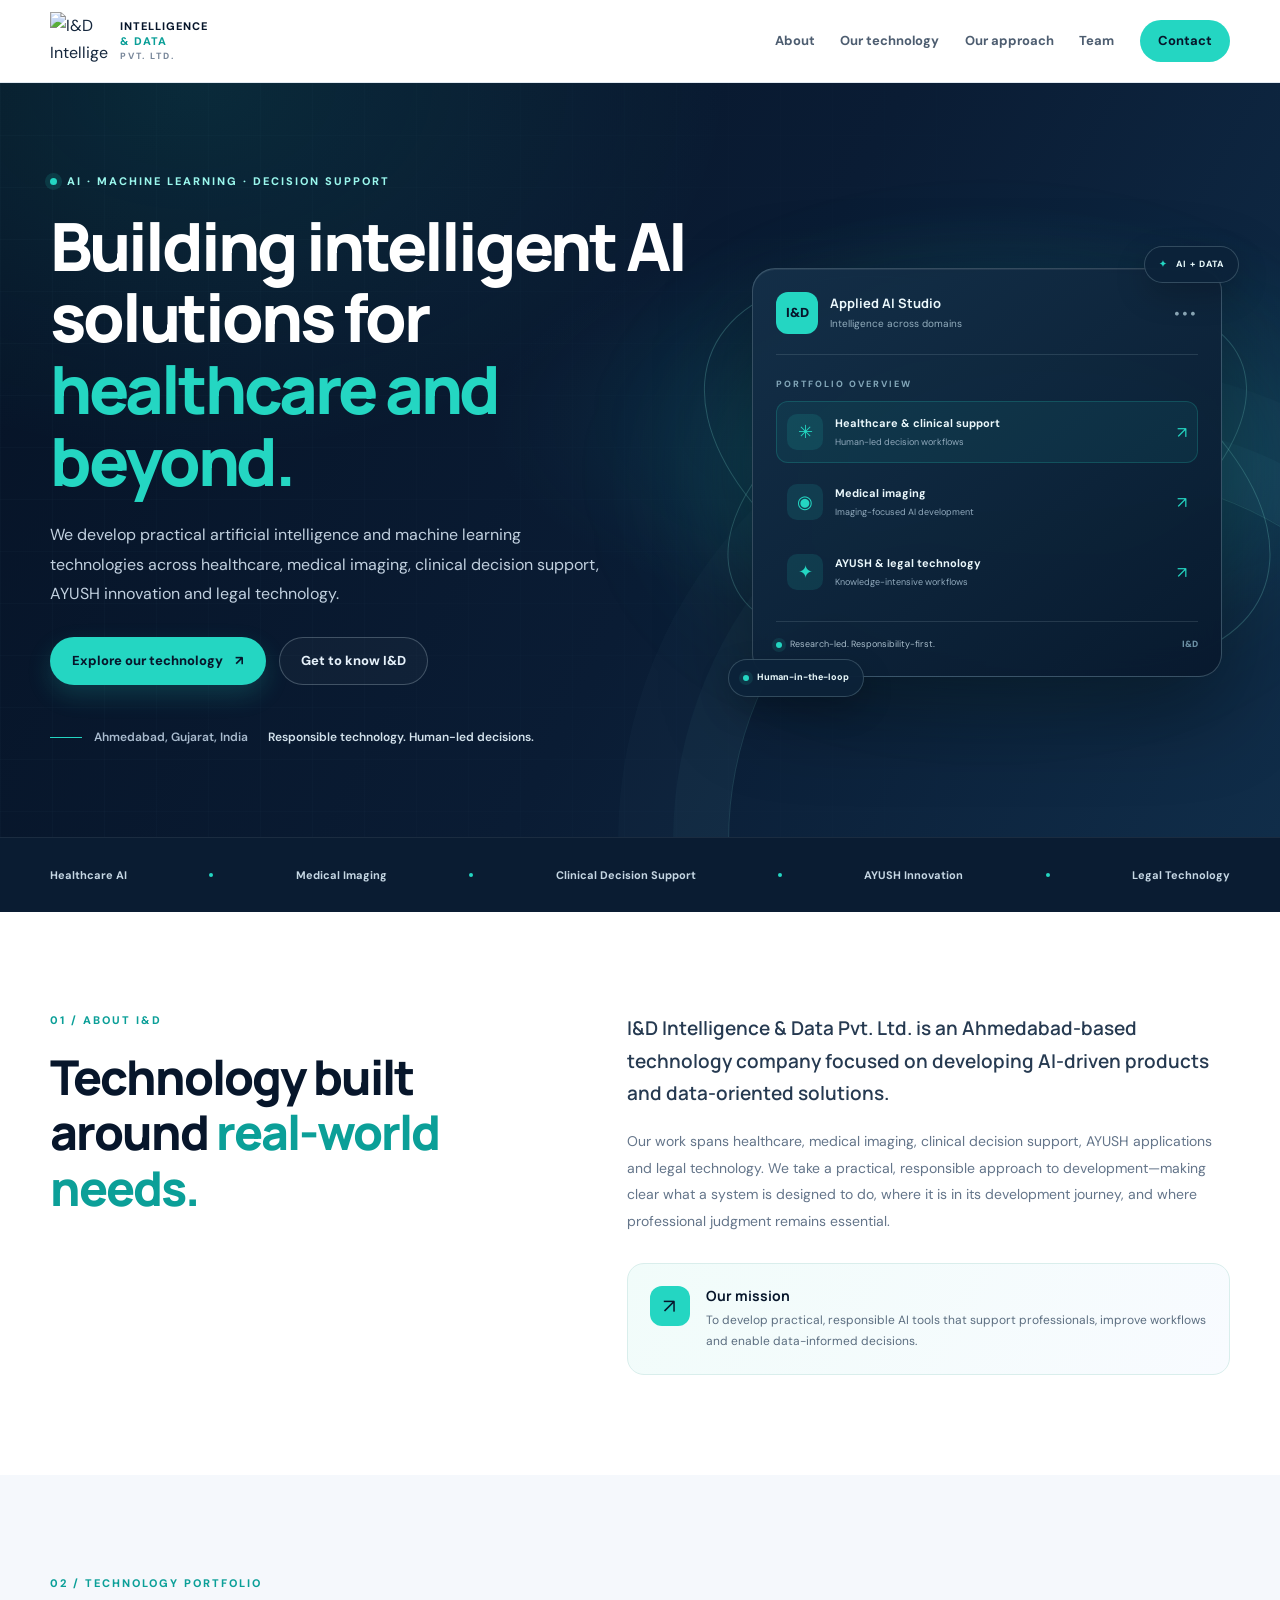
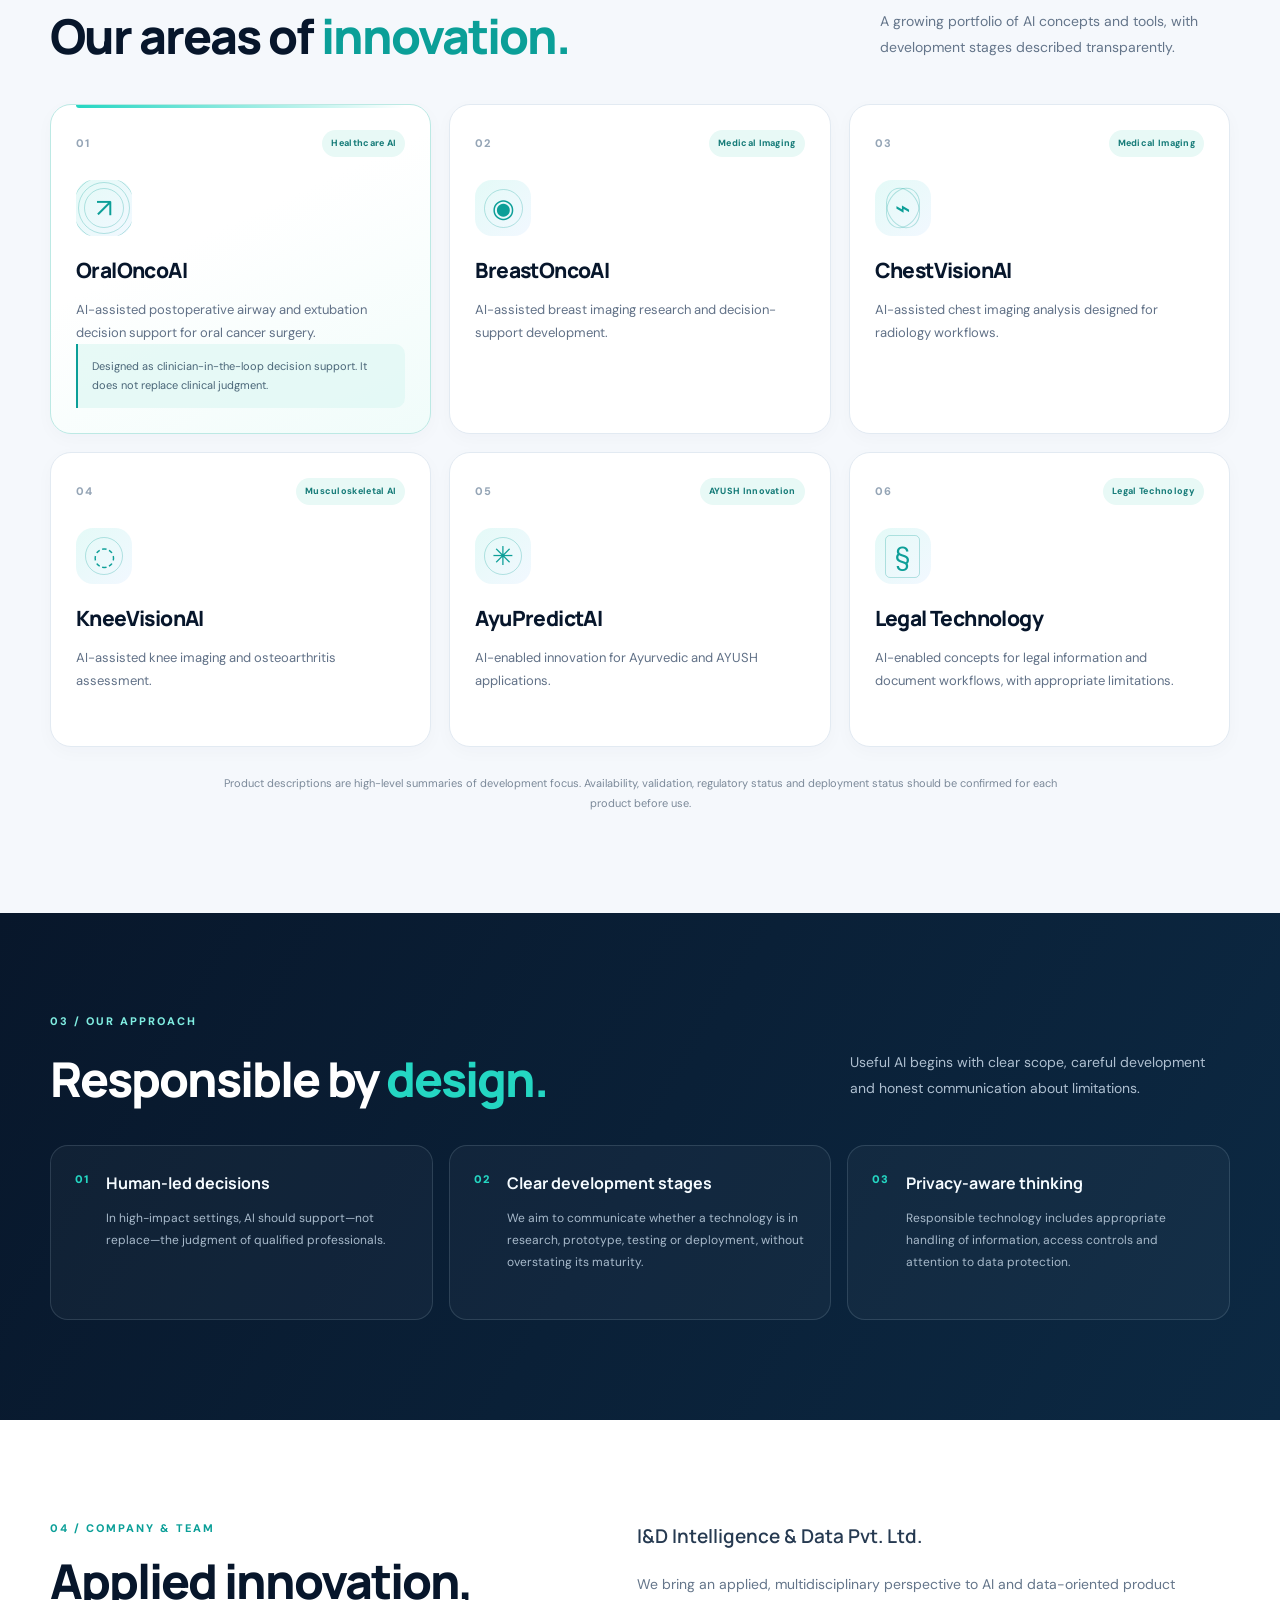
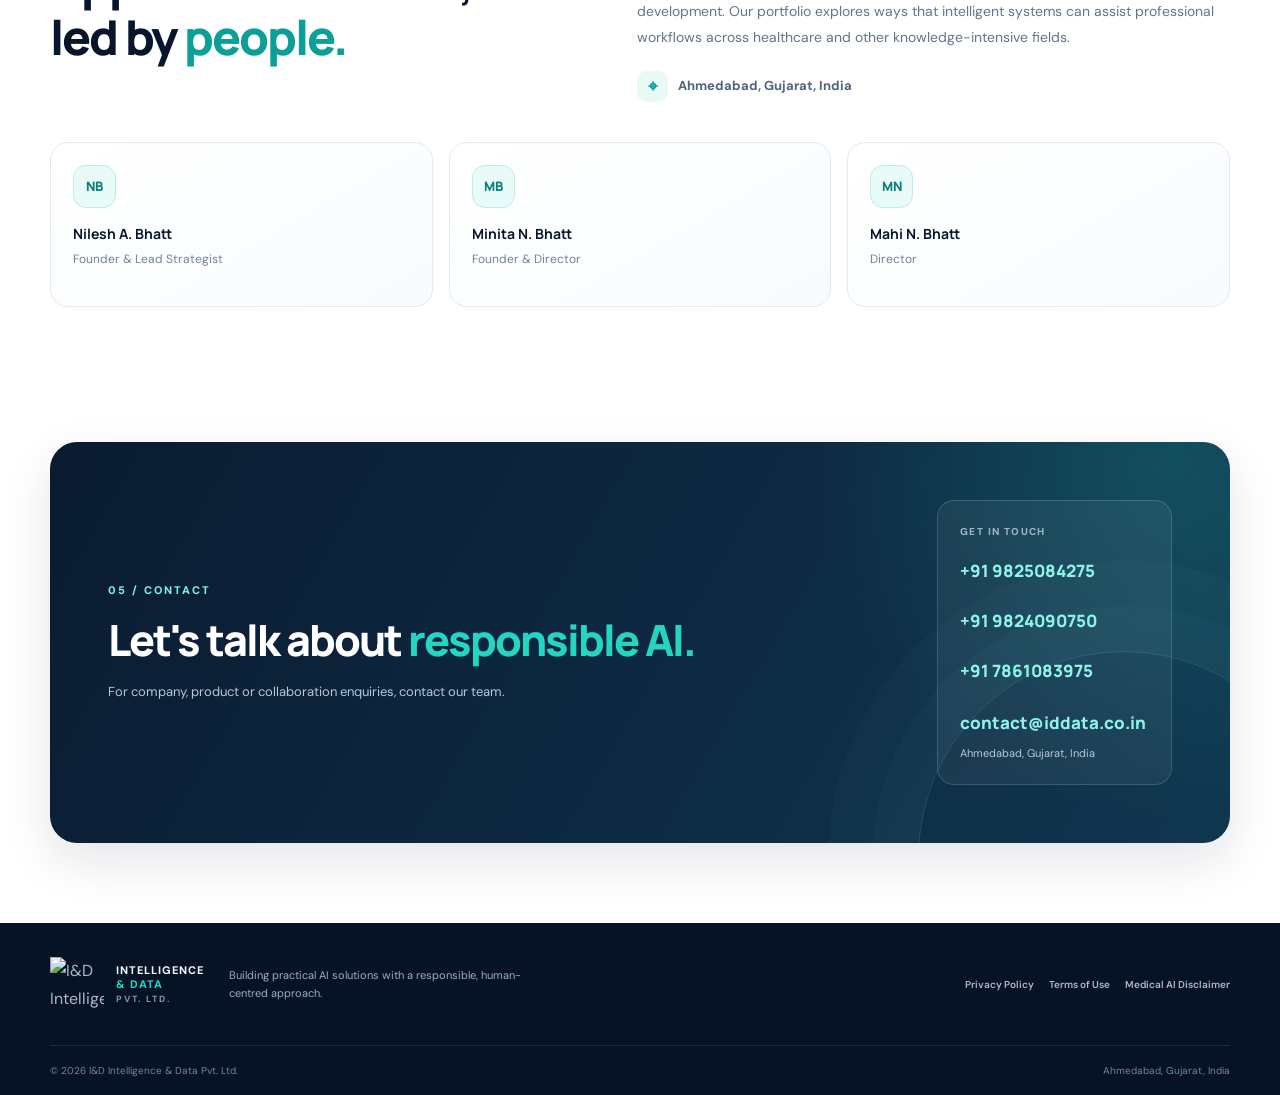
==== commit 1d3f51dc: "Add files via upload" ====
--- a/index.html
+++ b/index.html
@@ -3,8 +3,8 @@
 <head>
   <meta charset="utf-8">
   <meta name="viewport" content="width=device-width, initial-scale=1">
-  <title>I&D Intelligence & Data Pvt. Ltd. | Responsible AI Solutions</title>
-  <meta name="description" content="I&D Intelligence & Data Pvt. Ltd. is an Ahmedabad-based technology company developing AI and machine learning solutions across healthcare, medical imaging, AYUSH innovation and legal technology.">
+  <title>I&D Intelligence &amp; Data Pvt. Ltd. | Responsible AI Solutions</title>
+  <meta name="description" content="I&D Intelligence &amp; Data Pvt. Ltd. is an Ahmedabad-based technology company developing AI and machine learning solutions across healthcare, medical imaging, AYUSH innovation and legal technology.">
   <meta name="theme-color" content="#10213b">
   <meta property="og:title" content="I&amp;D Intelligence &amp; Data Pvt. Ltd. | Applied AI Solutions">
   <meta property="og:description" content="Exploring responsible AI across healthcare, medical imaging, AYUSH innovation and legal technology.">
@@ -13,6 +13,16 @@
   <link rel="canonical" href="https://iddata.co.in/">
   <link rel="icon" href="assets/favicon.svg" type="image/svg+xml">
   <link rel="stylesheet" href="assets/styles.css">
+  <style>
+    /* Blue visual accents; the registered trademark logo itself is not altered. */
+    :root { --blue: #2878ff; --cyan: #55d7ff; }
+    .company-logo { display:block; width:58px; height:58px; object-fit:contain; flex:0 0 auto; }
+    .brand-footer .company-logo { width:54px; height:54px; }
+    .brand { display:flex; align-items:center; gap:12px; }
+    .contact-phones { display:grid; gap:10px; margin:12px 0; }
+    .contact-phones a { display:block; }
+    @media (max-width:600px) { .company-logo { width:46px; height:46px; } }
+  </style>
 </head>
 <body>
   <a class="skip-link" href="#main">Skip to content</a>
@@ -20,7 +30,6 @@
     <div class="container nav-wrap">
       <a class="brand" href="index.html" aria-label="I&D Intelligence & Data home">
         <img class="company-logo" src="assets/id-data-company-logo.jpg" alt="I&D Intelligence & Data Pvt. Ltd. registered trademark logo">
-
         <span class="brand-name">INTELLIGENCE <span>&amp; DATA</span><small>PVT. LTD.</small></span>
       </a>
       <button class="menu-toggle" aria-expanded="false" aria-controls="primary-nav" aria-label="Open navigation"><span></span><span></span><span></span></button>
@@ -29,7 +38,6 @@
       </nav>
     </div>
   </header>
-
   <main id="main">
     <section class="hero">
       <div class="hero-grid"></div>
@@ -62,17 +70,12 @@
         <div class="floating-chip chip-bottom"><span class="chip-dot"></span> Human-in-the-loop</div>
       </div>
     </section>
-
     <section class="trust-strip" aria-label="Areas of focus">
       <div class="container trust-items"><span>Healthcare AI</span><i></i><span>Medical Imaging</span><i></i><span>Clinical Decision Support</span><i></i><span>AYUSH Innovation</span><i></i><span>Legal Technology</span></div>
     </section>
-
     <section id="about" class="section section-about">
       <div class="container two-col">
-        <div>
-          <p class="eyebrow">01 / About I&amp;D</p>
-          <h2>Technology built around <em>real-world needs.</em></h2>
-        </div>
+        <div><p class="eyebrow">01 / About I&amp;D</p><h2>Technology built around <em>real-world needs.</em></h2></div>
         <div class="about-copy">
           <p class="lead">I&amp;D Intelligence &amp; Data Pvt. Ltd. is an Ahmedabad-based technology company focused on developing AI-driven products and data-oriented solutions.</p>
           <p>Our work spans healthcare, medical imaging, clinical decision support, AYUSH applications and legal technology. We take a practical, responsible approach to development—making clear what a system is designed to do, where it is in its development journey, and where professional judgment remains essential.</p>
@@ -80,60 +83,22 @@
         </div>
       </div>
     </section>
-
     <section id="products" class="section section-products">
       <div class="container">
-        <div class="section-heading">
-          <div><p class="eyebrow">02 / Technology portfolio</p><h2>Our areas of <em>innovation.</em></h2></div>
-          <p class="section-intro">A growing portfolio of AI concepts and tools, with development stages described transparently.</p>
-        </div>
+        <div class="section-heading"><div><p class="eyebrow">02 / Technology portfolio</p><h2>Our areas of <em>innovation.</em></h2></div><p class="section-intro">A growing portfolio of AI concepts and tools, with development stages described transparently.</p></div>
         <div class="product-grid">
-          <article class="product-card product-featured">
-            <div class="product-top"><span class="product-number">01</span><span class="product-type">Healthcare AI</span></div>
-            <div class="product-symbol symbol-airway"><span>↗</span><i></i><i></i><i></i></div>
-            <h3>OralOncoAI</h3>
-            <p>AI-assisted postoperative airway and extubation decision support for oral cancer surgery.</p>
-            <div class="product-note">Designed as clinician-in-the-loop decision support. It does not replace clinical judgment.</div>
-          </article>
-          <article class="product-card">
-            <div class="product-top"><span class="product-number">02</span><span class="product-type">Medical Imaging</span></div>
-            <div class="product-symbol symbol-breast"><span>◉</span><i></i></div>
-            <h3>BreastOncoAI</h3>
-            <p>AI-assisted breast imaging research and decision-support development.</p>
-          </article>
-          <article class="product-card">
-            <div class="product-top"><span class="product-number">03</span><span class="product-type">Medical Imaging</span></div>
-            <div class="product-symbol symbol-chest"><span>⌁</span><i></i><i></i></div>
-            <h3>ChestVisionAI</h3>
-            <p>AI-assisted chest imaging analysis designed for radiology workflows.</p>
-          </article>
-          <article class="product-card">
-            <div class="product-top"><span class="product-number">04</span><span class="product-type">Musculoskeletal AI</span></div>
-            <div class="product-symbol symbol-knee"><span>◌</span><i></i></div>
-            <h3>KneeVisionAI</h3>
-            <p>AI-assisted knee imaging and osteoarthritis assessment.</p>
-          </article>
-          <article class="product-card">
-            <div class="product-top"><span class="product-number">05</span><span class="product-type">AYUSH Innovation</span></div>
-            <div class="product-symbol symbol-ayu"><span>✳</span><i></i></div>
-            <h3>AyuPredictAI</h3>
-            <p>AI-enabled innovation for Ayurvedic and AYUSH applications.</p>
-          </article>
-          <article class="product-card">
-            <div class="product-top"><span class="product-number">06</span><span class="product-type">Legal Technology</span></div>
-            <div class="product-symbol symbol-legal"><span>§</span><i></i></div>
-            <h3>Legal Technology</h3>
-            <p>AI-enabled concepts for legal information and document workflows, with appropriate limitations.</p>
-          </article>
+          <article class="product-card product-featured"><div class="product-top"><span class="product-number">01</span><span class="product-type">Healthcare AI</span></div><div class="product-symbol symbol-airway"><span>↗</span><i></i><i></i><i></i></div><h3>OralOncoAI</h3><p>AI-assisted postoperative airway and extubation decision support for oral cancer surgery.</p><div class="product-note">Designed as clinician-in-the-loop decision support. It does not replace clinical judgment.</div></article>
+          <article class="product-card"><div class="product-top"><span class="product-number">02</span><span class="product-type">Medical Imaging</span></div><div class="product-symbol symbol-breast"><span>◉</span><i></i></div><h3>BreastOncoAI</h3><p>AI-assisted breast imaging research and decision-support development.</p></article>
+          <article class="product-card"><div class="product-top"><span class="product-number">03</span><span class="product-type">Medical Imaging</span></div><div class="product-symbol symbol-chest"><span>⌁</span><i></i><i></i></div><h3>ChestVisionAI</h3><p>AI-assisted chest imaging analysis designed for radiology workflows.</p></article>
+          <article class="product-card"><div class="product-top"><span class="product-number">04</span><span class="product-type">Musculoskeletal AI</span></div><div class="product-symbol symbol-knee"><span>◌</span><i></i></div><h3>KneeVisionAI</h3><p>AI-assisted knee imaging and osteoarthritis assessment.</p></article>
+          <article class="product-card"><div class="product-top"><span class="product-number">05</span><span class="product-type">AYUSH Innovation</span></div><div class="product-symbol symbol-ayu"><span>✳</span><i></i></div><h3>AyuPredictAI</h3><p>AI-enabled innovation for Ayurvedic and AYUSH applications.</p></article>
+          <article class="product-card"><div class="product-top"><span class="product-number">06</span><span class="product-type">Legal Technology</span></div><div class="product-symbol symbol-legal"><span>§</span><i></i></div><h3>Legal Technology</h3><p>AI-enabled concepts for legal information and document workflows, with appropriate limitations.</p></article>
         </div>
         <p class="portfolio-disclaimer">Product descriptions are high-level summaries of development focus. Availability, validation, regulatory status and deployment status should be confirmed for each product before use.</p>
       </div>
     </section>
-
     <section id="approach" class="section section-approach">
-      <div class="container">
-        <p class="eyebrow">03 / Our approach</p>
-        <div class="approach-head"><h2>Responsible by <em>design.</em></h2><p>Useful AI begins with clear scope, careful development and honest communication about limitations.</p></div>
+      <div class="container"><p class="eyebrow">03 / Our approach</p><div class="approach-head"><h2>Responsible by <em>design.</em></h2><p>Useful AI begins with clear scope, careful development and honest communication about limitations.</p></div>
         <div class="principles">
           <article><span class="principle-no">01</span><div><h3>Human-led decisions</h3><p>In high-impact settings, AI should support—not replace—the judgment of qualified professionals.</p></div></article>
           <article><span class="principle-no">02</span><div><h3>Clear development stages</h3><p>We aim to communicate whether a technology is in research, prototype, testing or deployment, without overstating its maturity.</p></div></article>
@@ -141,31 +106,24 @@
         </div>
       </div>
     </section>
-
     <section id="team" class="section section-team">
-      <div class="container">
-        <div class="team-layout">
-          <div><p class="eyebrow">04 / Company &amp; Team</p><h2>Applied innovation, led by <em>people.</em></h2></div>
-          <div><p class="lead">I&amp;D Intelligence &amp; Data Pvt. Ltd.</p><p>We bring an applied, multidisciplinary perspective to AI and data-oriented product development. Our portfolio explores ways that intelligent systems can assist professional workflows across healthcare and other knowledge-intensive fields.</p><div class="location-line"><span class="location-pin">⌖</span><span>Ahmedabad, Gujarat, India</span></div></div>
-        </div>
+      <div class="container"><div class="team-layout"><div><p class="eyebrow">04 / Company &amp; Team</p><h2>Applied innovation, led by <em>people.</em></h2></div><div><p class="lead">I&amp;D Intelligence &amp; Data Pvt. Ltd.</p><p>We bring an applied, multidisciplinary perspective to AI and data-oriented product development. Our portfolio explores ways that intelligent systems can assist professional workflows across healthcare and other knowledge-intensive fields.</p><div class="location-line"><span class="location-pin">⌖</span><span>Ahmedabad, Gujarat, India</span></div></div></div>
         <div class="team-cards" aria-label="Company leadership">
-          <article class="team-card"><span class="team-initials">MB</span><h3>Minita Nilesh Bhatt</h3><p class="team-role">Founder &amp; Director</p></article>
-          <article class="team-card"><span class="team-initials">NB</span><h3>Nilesh A. Bhatt</h3><p class="team-role">Co-founder</p></article>
-          <article class="team-card"><span class="team-initials">MB</span><h3>Mahi N. Bhatt</h3><p class="team-role">Co-founder</p></article>
+          <article class="team-card"><span class="team-initials">NB</span><h3>Nilesh A. Bhatt</h3><p class="team-role">Founder &amp; Lead Strategist</p></article>
+          <article class="team-card"><span class="team-initials">MB</span><h3>Minita N. Bhatt</h3><p class="team-role">Founder &amp; Director</p></article>
+          <article class="team-card"><span class="team-initials">MN</span><h3>Mahi N. Bhatt</h3><p class="team-role">Director</p></article>
         </div>
       </div>
     </section>
-
     <section id="contact" class="contact-section">
       <div class="container contact-panel">
-        <div><p class="eyebrow">05 / Contact</p><h2>Let's talk about <em>responsible AI.</em></h2><p>For company, product or collaboration enquiries, contact our team by email.</p></div>
-        <div class="contact-detail"><span class="contact-label">General enquiries</span><a id="contact-email" href="mailto:contact@iddata.co.in">contact@iddata.co.in</a><span class="contact-location">Ahmedabad, Gujarat, India</span></div>
+        <div><p class="eyebrow">05 / Contact</p><h2>Let's talk about <em>responsible AI.</em></h2><p>For company, product or collaboration enquiries, contact our team.</p></div>
+        <div class="contact-detail"><span class="contact-label">Get in touch</span><div class="contact-phones"><a href="tel:+919825084275">+91 9825084275</a><a href="tel:+919824090750">+91 9824090750</a><a href="tel:+917861083975">+91 7861083975</a></div><a id="contact-email" href="mailto:contact@iddata.co.in">contact@iddata.co.in</a><span class="contact-location">Ahmedabad, Gujarat, India</span></div>
       </div>
     </section>
   </main>
-
   <footer class="site-footer">
-    <div class="container footer-main"><a class="brand brand-footer" href="index.html"><span class="brand-mark">I<span>&amp;</span>D</span><span class="brand-name">INTELLIGENCE <span>&amp; DATA</span><small>PVT. LTD.</small></span></a><p>Building practical AI solutions with a responsible, human-centred approach.</p><nav aria-label="Legal"><a href="privacy.html">Privacy Policy</a><a href="terms.html">Terms of Use</a><a href="medical-ai-disclaimer.html">Medical AI Disclaimer</a></nav></div>
+    <div class="container footer-main"><a class="brand brand-footer" href="index.html" aria-label="I&D Intelligence & Data home"><img class="company-logo" src="assets/id-data-company-logo.jpg" alt="I&D Intelligence & Data Pvt. Ltd. registered trademark logo"><span class="brand-name">INTELLIGENCE <span>&amp; DATA</span><small>PVT. LTD.</small></span></a><p>Building practical AI solutions with a responsible, human-centred approach.</p><nav aria-label="Legal"><a href="privacy.html">Privacy Policy</a><a href="terms.html">Terms of Use</a><a href="medical-ai-disclaimer.html">Medical AI Disclaimer</a></nav></div>
     <div class="container footer-bottom"><span>© <span id="year">2026</span> I&amp;D Intelligence &amp; Data Pvt. Ltd.</span><span>Ahmedabad, Gujarat, India</span></div>
   </footer>
   <script src="assets/site.js"></script>
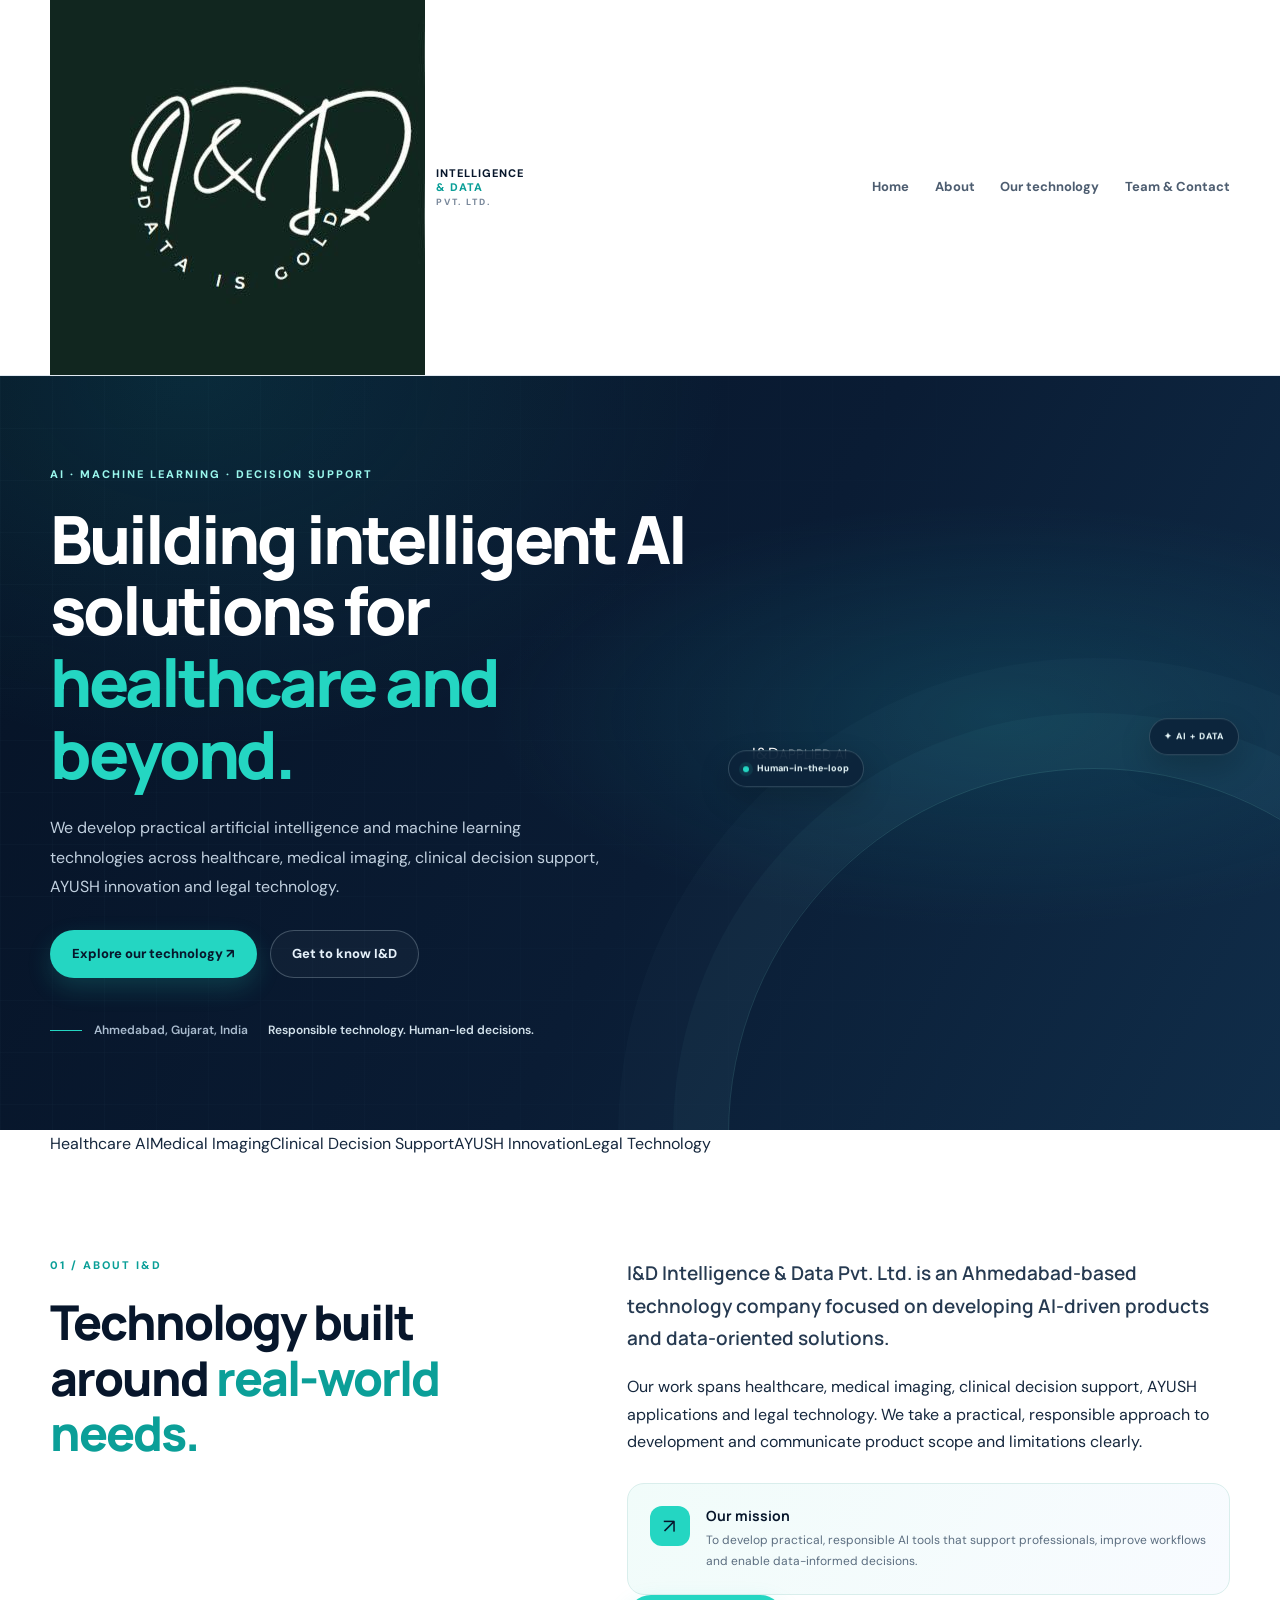
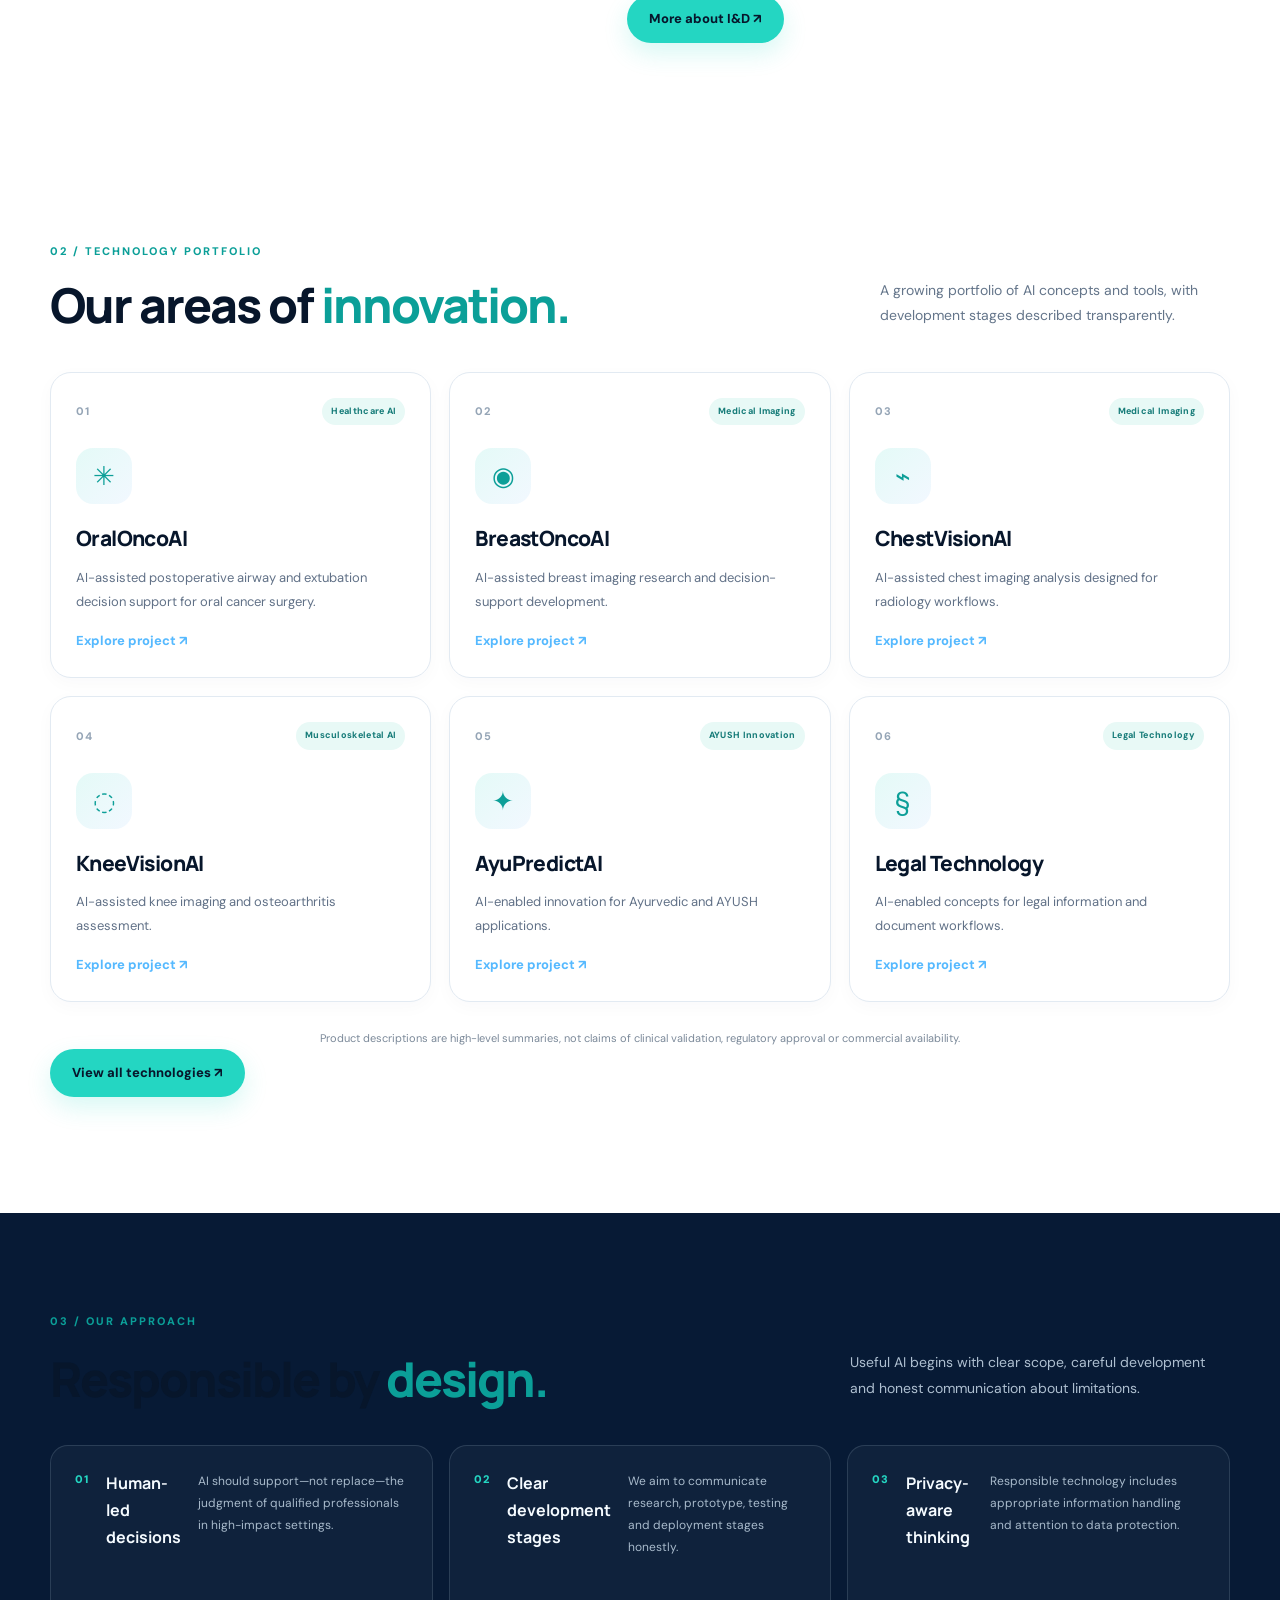
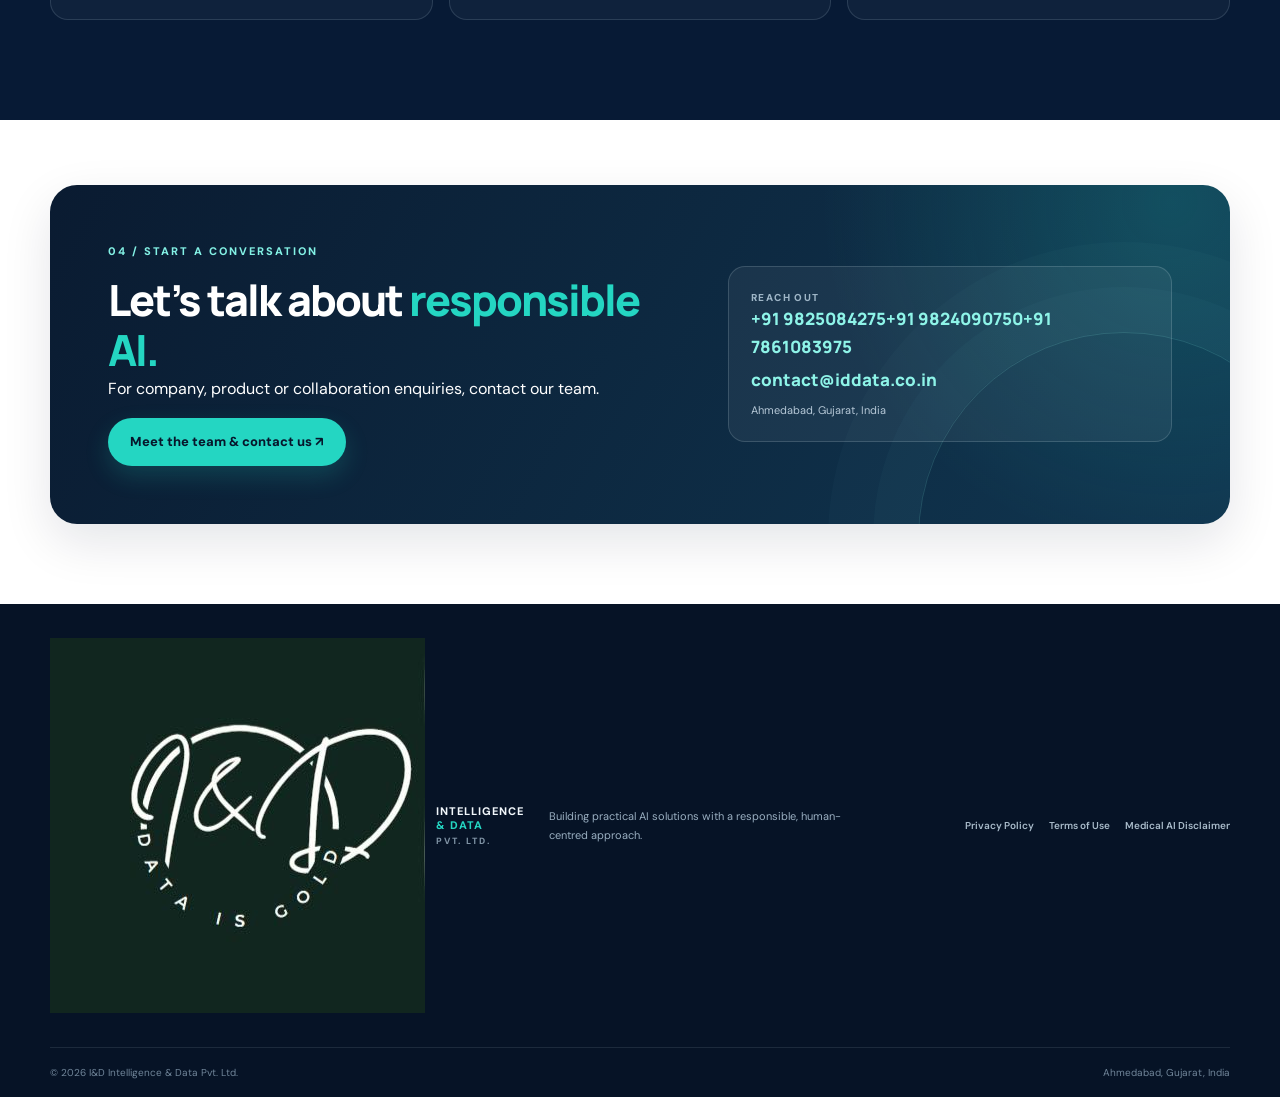
==== commit bf395a2f: "Add files via upload" ====
--- a/index.html
+++ b/index.html
@@ -1,131 +1 @@
-<!doctype html>
-<html lang="en">
-<head>
-  <meta charset="utf-8">
-  <meta name="viewport" content="width=device-width, initial-scale=1">
-  <title>I&D Intelligence &amp; Data Pvt. Ltd. | Responsible AI Solutions</title>
-  <meta name="description" content="I&D Intelligence &amp; Data Pvt. Ltd. is an Ahmedabad-based technology company developing AI and machine learning solutions across healthcare, medical imaging, AYUSH innovation and legal technology.">
-  <meta name="theme-color" content="#10213b">
-  <meta property="og:title" content="I&amp;D Intelligence &amp; Data Pvt. Ltd. | Applied AI Solutions">
-  <meta property="og:description" content="Exploring responsible AI across healthcare, medical imaging, AYUSH innovation and legal technology.">
-  <meta property="og:type" content="website">
-  <meta property="og:url" content="https://iddata.co.in/">
-  <link rel="canonical" href="https://iddata.co.in/">
-  <link rel="icon" href="assets/favicon.svg" type="image/svg+xml">
-  <link rel="stylesheet" href="assets/styles.css">
-  <style>
-    /* Blue visual accents; the registered trademark logo itself is not altered. */
-    :root { --blue: #2878ff; --cyan: #55d7ff; }
-    .company-logo { display:block; width:58px; height:58px; object-fit:contain; flex:0 0 auto; }
-    .brand-footer .company-logo { width:54px; height:54px; }
-    .brand { display:flex; align-items:center; gap:12px; }
-    .contact-phones { display:grid; gap:10px; margin:12px 0; }
-    .contact-phones a { display:block; }
-    @media (max-width:600px) { .company-logo { width:46px; height:46px; } }
-  </style>
-</head>
-<body>
-  <a class="skip-link" href="#main">Skip to content</a>
-  <header class="site-header">
-    <div class="container nav-wrap">
-      <a class="brand" href="index.html" aria-label="I&D Intelligence & Data home">
-        <img class="company-logo" src="assets/id-data-company-logo.jpg" alt="I&D Intelligence & Data Pvt. Ltd. registered trademark logo">
-        <span class="brand-name">INTELLIGENCE <span>&amp; DATA</span><small>PVT. LTD.</small></span>
-      </a>
-      <button class="menu-toggle" aria-expanded="false" aria-controls="primary-nav" aria-label="Open navigation"><span></span><span></span><span></span></button>
-      <nav id="primary-nav" class="primary-nav" aria-label="Main navigation">
-        <a href="#about">About</a><a href="#products">Our technology</a><a href="#approach">Our approach</a><a href="#team">Team</a><a class="nav-cta" href="#contact">Contact</a>
-      </nav>
-    </div>
-  </header>
-  <main id="main">
-    <section class="hero">
-      <div class="hero-grid"></div>
-      <div class="container hero-content">
-        <p class="eyebrow"><span class="eyebrow-dot"></span> AI · Machine Learning · Decision Support</p>
-        <h1>Building intelligent AI solutions for <em>healthcare and beyond.</em></h1>
-        <p class="hero-copy">We develop practical artificial intelligence and machine learning technologies across healthcare, medical imaging, clinical decision support, AYUSH innovation and legal technology.</p>
-        <div class="hero-actions">
-          <a class="button button-primary" href="#products">Explore our technology <span aria-hidden="true">↗</span></a>
-          <a class="button button-quiet" href="#about">Get to know I&amp;D</a>
-        </div>
-        <div class="hero-foot">
-          <span class="hero-line"></span>
-          <span>Ahmedabad, Gujarat, India</span>
-          <span class="hero-foot-note">Responsible technology. Human-led decisions.</span>
-        </div>
-      </div>
-      <div class="hero-art" aria-hidden="true">
-        <div class="visual-glow"></div>
-        <div class="visual-orbit visual-orbit-a"></div><div class="visual-orbit visual-orbit-b"></div>
-        <div class="visual-panel">
-          <div class="visual-panel-head"><span class="visual-brand-mark">I&amp;D</span><div><strong>Applied AI Studio</strong><small>Intelligence across domains</small></div><span class="visual-menu">•••</span></div>
-          <div class="visual-panel-label">PORTFOLIO OVERVIEW</div>
-          <div class="visual-feature visual-feature-primary"><span class="visual-icon icon-clinical">✳</span><div><strong>Healthcare &amp; clinical support</strong><small>Human-led decision workflows</small></div><span class="visual-arrow">↗</span></div>
-          <div class="visual-feature"><span class="visual-icon icon-imaging">◉</span><div><strong>Medical imaging</strong><small>Imaging-focused AI development</small></div><span class="visual-arrow">↗</span></div>
-          <div class="visual-feature"><span class="visual-icon icon-ayu">✦</span><div><strong>AYUSH &amp; legal technology</strong><small>Knowledge-intensive workflows</small></div><span class="visual-arrow">↗</span></div>
-          <div class="visual-panel-foot"><span class="status-dot"></span> Research-led. Responsibility-first.<span class="visual-foot-mark">I&amp;D</span></div>
-        </div>
-        <div class="floating-chip chip-top"><span class="chip-spark">✦</span> AI + DATA</div>
-        <div class="floating-chip chip-bottom"><span class="chip-dot"></span> Human-in-the-loop</div>
-      </div>
-    </section>
-    <section class="trust-strip" aria-label="Areas of focus">
-      <div class="container trust-items"><span>Healthcare AI</span><i></i><span>Medical Imaging</span><i></i><span>Clinical Decision Support</span><i></i><span>AYUSH Innovation</span><i></i><span>Legal Technology</span></div>
-    </section>
-    <section id="about" class="section section-about">
-      <div class="container two-col">
-        <div><p class="eyebrow">01 / About I&amp;D</p><h2>Technology built around <em>real-world needs.</em></h2></div>
-        <div class="about-copy">
-          <p class="lead">I&amp;D Intelligence &amp; Data Pvt. Ltd. is an Ahmedabad-based technology company focused on developing AI-driven products and data-oriented solutions.</p>
-          <p>Our work spans healthcare, medical imaging, clinical decision support, AYUSH applications and legal technology. We take a practical, responsible approach to development—making clear what a system is designed to do, where it is in its development journey, and where professional judgment remains essential.</p>
-          <div class="mission-card"><span class="mission-icon">↗</span><div><strong>Our mission</strong><p>To develop practical, responsible AI tools that support professionals, improve workflows and enable data-informed decisions.</p></div></div>
-        </div>
-      </div>
-    </section>
-    <section id="products" class="section section-products">
-      <div class="container">
-        <div class="section-heading"><div><p class="eyebrow">02 / Technology portfolio</p><h2>Our areas of <em>innovation.</em></h2></div><p class="section-intro">A growing portfolio of AI concepts and tools, with development stages described transparently.</p></div>
-        <div class="product-grid">
-          <article class="product-card product-featured"><div class="product-top"><span class="product-number">01</span><span class="product-type">Healthcare AI</span></div><div class="product-symbol symbol-airway"><span>↗</span><i></i><i></i><i></i></div><h3>OralOncoAI</h3><p>AI-assisted postoperative airway and extubation decision support for oral cancer surgery.</p><div class="product-note">Designed as clinician-in-the-loop decision support. It does not replace clinical judgment.</div></article>
-          <article class="product-card"><div class="product-top"><span class="product-number">02</span><span class="product-type">Medical Imaging</span></div><div class="product-symbol symbol-breast"><span>◉</span><i></i></div><h3>BreastOncoAI</h3><p>AI-assisted breast imaging research and decision-support development.</p></article>
-          <article class="product-card"><div class="product-top"><span class="product-number">03</span><span class="product-type">Medical Imaging</span></div><div class="product-symbol symbol-chest"><span>⌁</span><i></i><i></i></div><h3>ChestVisionAI</h3><p>AI-assisted chest imaging analysis designed for radiology workflows.</p></article>
-          <article class="product-card"><div class="product-top"><span class="product-number">04</span><span class="product-type">Musculoskeletal AI</span></div><div class="product-symbol symbol-knee"><span>◌</span><i></i></div><h3>KneeVisionAI</h3><p>AI-assisted knee imaging and osteoarthritis assessment.</p></article>
-          <article class="product-card"><div class="product-top"><span class="product-number">05</span><span class="product-type">AYUSH Innovation</span></div><div class="product-symbol symbol-ayu"><span>✳</span><i></i></div><h3>AyuPredictAI</h3><p>AI-enabled innovation for Ayurvedic and AYUSH applications.</p></article>
-          <article class="product-card"><div class="product-top"><span class="product-number">06</span><span class="product-type">Legal Technology</span></div><div class="product-symbol symbol-legal"><span>§</span><i></i></div><h3>Legal Technology</h3><p>AI-enabled concepts for legal information and document workflows, with appropriate limitations.</p></article>
-        </div>
-        <p class="portfolio-disclaimer">Product descriptions are high-level summaries of development focus. Availability, validation, regulatory status and deployment status should be confirmed for each product before use.</p>
-      </div>
-    </section>
-    <section id="approach" class="section section-approach">
-      <div class="container"><p class="eyebrow">03 / Our approach</p><div class="approach-head"><h2>Responsible by <em>design.</em></h2><p>Useful AI begins with clear scope, careful development and honest communication about limitations.</p></div>
-        <div class="principles">
-          <article><span class="principle-no">01</span><div><h3>Human-led decisions</h3><p>In high-impact settings, AI should support—not replace—the judgment of qualified professionals.</p></div></article>
-          <article><span class="principle-no">02</span><div><h3>Clear development stages</h3><p>We aim to communicate whether a technology is in research, prototype, testing or deployment, without overstating its maturity.</p></div></article>
-          <article><span class="principle-no">03</span><div><h3>Privacy-aware thinking</h3><p>Responsible technology includes appropriate handling of information, access controls and attention to data protection.</p></div></article>
-        </div>
-      </div>
-    </section>
-    <section id="team" class="section section-team">
-      <div class="container"><div class="team-layout"><div><p class="eyebrow">04 / Company &amp; Team</p><h2>Applied innovation, led by <em>people.</em></h2></div><div><p class="lead">I&amp;D Intelligence &amp; Data Pvt. Ltd.</p><p>We bring an applied, multidisciplinary perspective to AI and data-oriented product development. Our portfolio explores ways that intelligent systems can assist professional workflows across healthcare and other knowledge-intensive fields.</p><div class="location-line"><span class="location-pin">⌖</span><span>Ahmedabad, Gujarat, India</span></div></div></div>
-        <div class="team-cards" aria-label="Company leadership">
-          <article class="team-card"><span class="team-initials">NB</span><h3>Nilesh A. Bhatt</h3><p class="team-role">Founder &amp; Lead Strategist</p></article>
-          <article class="team-card"><span class="team-initials">MB</span><h3>Minita N. Bhatt</h3><p class="team-role">Founder &amp; Director</p></article>
-          <article class="team-card"><span class="team-initials">MN</span><h3>Mahi N. Bhatt</h3><p class="team-role">Director</p></article>
-        </div>
-      </div>
-    </section>
-    <section id="contact" class="contact-section">
-      <div class="container contact-panel">
-        <div><p class="eyebrow">05 / Contact</p><h2>Let's talk about <em>responsible AI.</em></h2><p>For company, product or collaboration enquiries, contact our team.</p></div>
-        <div class="contact-detail"><span class="contact-label">Get in touch</span><div class="contact-phones"><a href="tel:+919825084275">+91 9825084275</a><a href="tel:+919824090750">+91 9824090750</a><a href="tel:+917861083975">+91 7861083975</a></div><a id="contact-email" href="mailto:contact@iddata.co.in">contact@iddata.co.in</a><span class="contact-location">Ahmedabad, Gujarat, India</span></div>
-      </div>
-    </section>
-  </main>
-  <footer class="site-footer">
-    <div class="container footer-main"><a class="brand brand-footer" href="index.html" aria-label="I&D Intelligence & Data home"><img class="company-logo" src="assets/id-data-company-logo.jpg" alt="I&D Intelligence & Data Pvt. Ltd. registered trademark logo"><span class="brand-name">INTELLIGENCE <span>&amp; DATA</span><small>PVT. LTD.</small></span></a><p>Building practical AI solutions with a responsible, human-centred approach.</p><nav aria-label="Legal"><a href="privacy.html">Privacy Policy</a><a href="terms.html">Terms of Use</a><a href="medical-ai-disclaimer.html">Medical AI Disclaimer</a></nav></div>
-    <div class="container footer-bottom"><span>© <span id="year">2026</span> I&amp;D Intelligence &amp; Data Pvt. Ltd.</span><span>Ahmedabad, Gujarat, India</span></div>
-  </footer>
-  <script src="assets/site.js"></script>
-</body>
-</html>
+<!doctype html><html lang="en"><head><meta charset="utf-8"><meta name="viewport" content="width=device-width, initial-scale=1"><meta name="theme-color" content="#06152d"><link rel="icon" href="assets/favicon.svg" type="image/svg+xml"><link rel="stylesheet" href="assets/styles.css"><title>I&D Intelligence & Data Pvt. Ltd. | Applied AI Solutions</title><meta name="description" content="Responsible AI and machine learning solutions across healthcare, medical imaging, AYUSH and legal technology."></head><body><a class="skip-link" href="#main">Skip to content</a><header class="site-header"><div class="container nav-wrap"><a class="brand" href="index.html"><img class="company-logo" src="assets/id-data-company-logo.jpg" alt="I&D Intelligence & Data Pvt. Ltd. registered trademark logo"><span class="brand-name">INTELLIGENCE <span>&amp; DATA</span><small>PVT. LTD.</small></span></a><button class="menu-toggle" aria-expanded="false" aria-controls="primary-nav" aria-label="Open navigation">☰</button><nav id="primary-nav" class="primary-nav" aria-label="Main navigation"><a href="index.html">Home</a><a href="about.html">About</a><a href="technologies.html">Our technology</a><a href="team-contact.html">Team &amp; Contact</a></nav></div></header><main id="main"><section class="hero"><div class="container hero-content"><p class="eyebrow">AI · Machine Learning · Decision Support</p><h1>Building intelligent AI solutions for <em>healthcare and beyond.</em></h1><p class="hero-copy">We develop practical artificial intelligence and machine learning technologies across healthcare, medical imaging, clinical decision support, AYUSH innovation and legal technology.</p><div class="hero-actions"><a class="button button-primary" href="technologies.html">Explore our technology ↗</a><a class="button button-quiet" href="about.html">Get to know I&amp;D</a></div><div class="hero-foot"><span class="hero-line"></span><span>Ahmedabad, Gujarat, India</span><span class="hero-foot-note">Responsible technology. Human-led decisions.</span></div></div><div class="hero-art" aria-hidden="true"><div class="orb orb-one"></div><div class="orb orb-two"></div><div class="orb orb-three"></div><div class="network-core"><div class="core-label">I&amp;D<small>APPLIED AI</small></div></div><div class="floating-chip chip-top">✦ AI + DATA</div><div class="floating-chip chip-bottom"><span class="chip-dot"></span> Human-in-the-loop</div></div></section><section class="stat-strip"><div class="container stat-items"><span>Healthcare AI</span><i></i><span>Medical Imaging</span><i></i><span>Clinical Decision Support</span><i></i><span>AYUSH Innovation</span><i></i><span>Legal Technology</span></div></section><section class="section section-light"><div class="container two-col"><div><p class="eyebrow">01 / About I&amp;D</p><h2>Technology built around <em>real-world needs.</em></h2></div><div><p class="lead">I&amp;D Intelligence &amp; Data Pvt. Ltd. is an Ahmedabad-based technology company focused on developing AI-driven products and data-oriented solutions.</p><p>Our work spans healthcare, medical imaging, clinical decision support, AYUSH applications and legal technology. We take a practical, responsible approach to development and communicate product scope and limitations clearly.</p><div class="mission-card"><span class="mission-icon">↗</span><div><strong>Our mission</strong><p>To develop practical, responsible AI tools that support professionals, improve workflows and enable data-informed decisions.</p></div></div><a class="button button-primary" href="about.html">More about I&amp;D ↗</a></div></div></section><section class="section"><div class="container"><div class="section-heading"><div><p class="eyebrow">02 / Technology portfolio</p><h2>Our areas of <em>innovation.</em></h2></div><p class="section-intro">A growing portfolio of AI concepts and tools, with development stages described transparently.</p></div><div class="product-grid"><article class="product-card"><div class="product-top"><span class="product-number">01</span><span class="product-type">Healthcare AI</span></div><div class="product-symbol">✳</div><h3>OralOncoAI</h3><p>AI-assisted postoperative airway and extubation decision support for oral cancer surgery.</p><p style="margin-top:16px"><a href="oraloncoai.html" style="color:#55b9ff;font-weight:750">Explore project ↗</a></p></article><article class="product-card"><div class="product-top"><span class="product-number">02</span><span class="product-type">Medical Imaging</span></div><div class="product-symbol">◉</div><h3>BreastOncoAI</h3><p>AI-assisted breast imaging research and decision-support development.</p><p style="margin-top:16px"><a href="breastoncoai.html" style="color:#55b9ff;font-weight:750">Explore project ↗</a></p></article><article class="product-card"><div class="product-top"><span class="product-number">03</span><span class="product-type">Medical Imaging</span></div><div class="product-symbol">⌁</div><h3>ChestVisionAI</h3><p>AI-assisted chest imaging analysis designed for radiology workflows.</p><p style="margin-top:16px"><a href="chestvisionai.html" style="color:#55b9ff;font-weight:750">Explore project ↗</a></p></article><article class="product-card"><div class="product-top"><span class="product-number">04</span><span class="product-type">Musculoskeletal AI</span></div><div class="product-symbol">◌</div><h3>KneeVisionAI</h3><p>AI-assisted knee imaging and osteoarthritis assessment.</p><p style="margin-top:16px"><a href="kneevisionai.html" style="color:#55b9ff;font-weight:750">Explore project ↗</a></p></article><article class="product-card"><div class="product-top"><span class="product-number">05</span><span class="product-type">AYUSH Innovation</span></div><div class="product-symbol">✦</div><h3>AyuPredictAI</h3><p>AI-enabled innovation for Ayurvedic and AYUSH applications.</p><p style="margin-top:16px"><a href="ayupredictai.html" style="color:#55b9ff;font-weight:750">Explore project ↗</a></p></article><article class="product-card"><div class="product-top"><span class="product-number">06</span><span class="product-type">Legal Technology</span></div><div class="product-symbol">§</div><h3>Legal Technology</h3><p>AI-enabled concepts for legal information and document workflows.</p><p style="margin-top:16px"><a href="legal-technology.html" style="color:#55b9ff;font-weight:750">Explore project ↗</a></p></article></div><p class="portfolio-disclaimer">Product descriptions are high-level summaries, not claims of clinical validation, regulatory approval or commercial availability.</p><p><a class="button button-primary" href="technologies.html">View all technologies ↗</a></p></div></section><section class="section" style="background:#071a35"><div class="container"><p class="eyebrow">03 / Our approach</p><div class="approach-head"><h2>Responsible by <em>design.</em></h2><p>Useful AI begins with clear scope, careful development and honest communication about limitations.</p></div><div class="principles"><article><span class="principle-no">01</span><h3>Human-led decisions</h3><p>AI should support—not replace—the judgment of qualified professionals in high-impact settings.</p></article><article><span class="principle-no">02</span><h3>Clear development stages</h3><p>We aim to communicate research, prototype, testing and deployment stages honestly.</p></article><article><span class="principle-no">03</span><h3>Privacy-aware thinking</h3><p>Responsible technology includes appropriate information handling and attention to data protection.</p></article></div></div></section><section class="contact-section" style="padding-top:65px"><div class="container contact-panel"><div><p class="eyebrow">04 / Start a conversation</p><h2>Let’s talk about <em>responsible AI.</em></h2><p>For company, product or collaboration enquiries, contact our team.</p><a class="button button-primary" href="team-contact.html">Meet the team &amp; contact us ↗</a></div><div class="contact-detail"><span class="contact-label">Reach out</span><div class="contact-phones"><a href="tel:+919825084275">+91 9825084275</a><a href="tel:+919824090750">+91 9824090750</a><a href="tel:+917861083975">+91 7861083975</a></div><a href="mailto:contact@iddata.co.in">contact@iddata.co.in</a><span class="contact-location">Ahmedabad, Gujarat, India</span></div></div></section></main><footer class="site-footer"><div class="container footer-main"><a class="brand brand-footer" href="index.html"><img class="company-logo" src="assets/id-data-company-logo.jpg" alt="I&D Intelligence & Data Pvt. Ltd. registered trademark logo"><span class="brand-name">INTELLIGENCE <span>&amp; DATA</span><small>PVT. LTD.</small></span></a><p>Building practical AI solutions with a responsible, human-centred approach.</p><nav class="footer-legal"><a href="privacy.html">Privacy Policy</a><a href="terms.html">Terms of Use</a><a href="medical-ai-disclaimer.html">Medical AI Disclaimer</a></nav></div><div class="container footer-bottom"><span>© <span id="year">2026</span> I&amp;D Intelligence &amp; Data Pvt. Ltd.</span><span>Ahmedabad, Gujarat, India</span></div></footer><script src="assets/site.js"></script></body></html>
